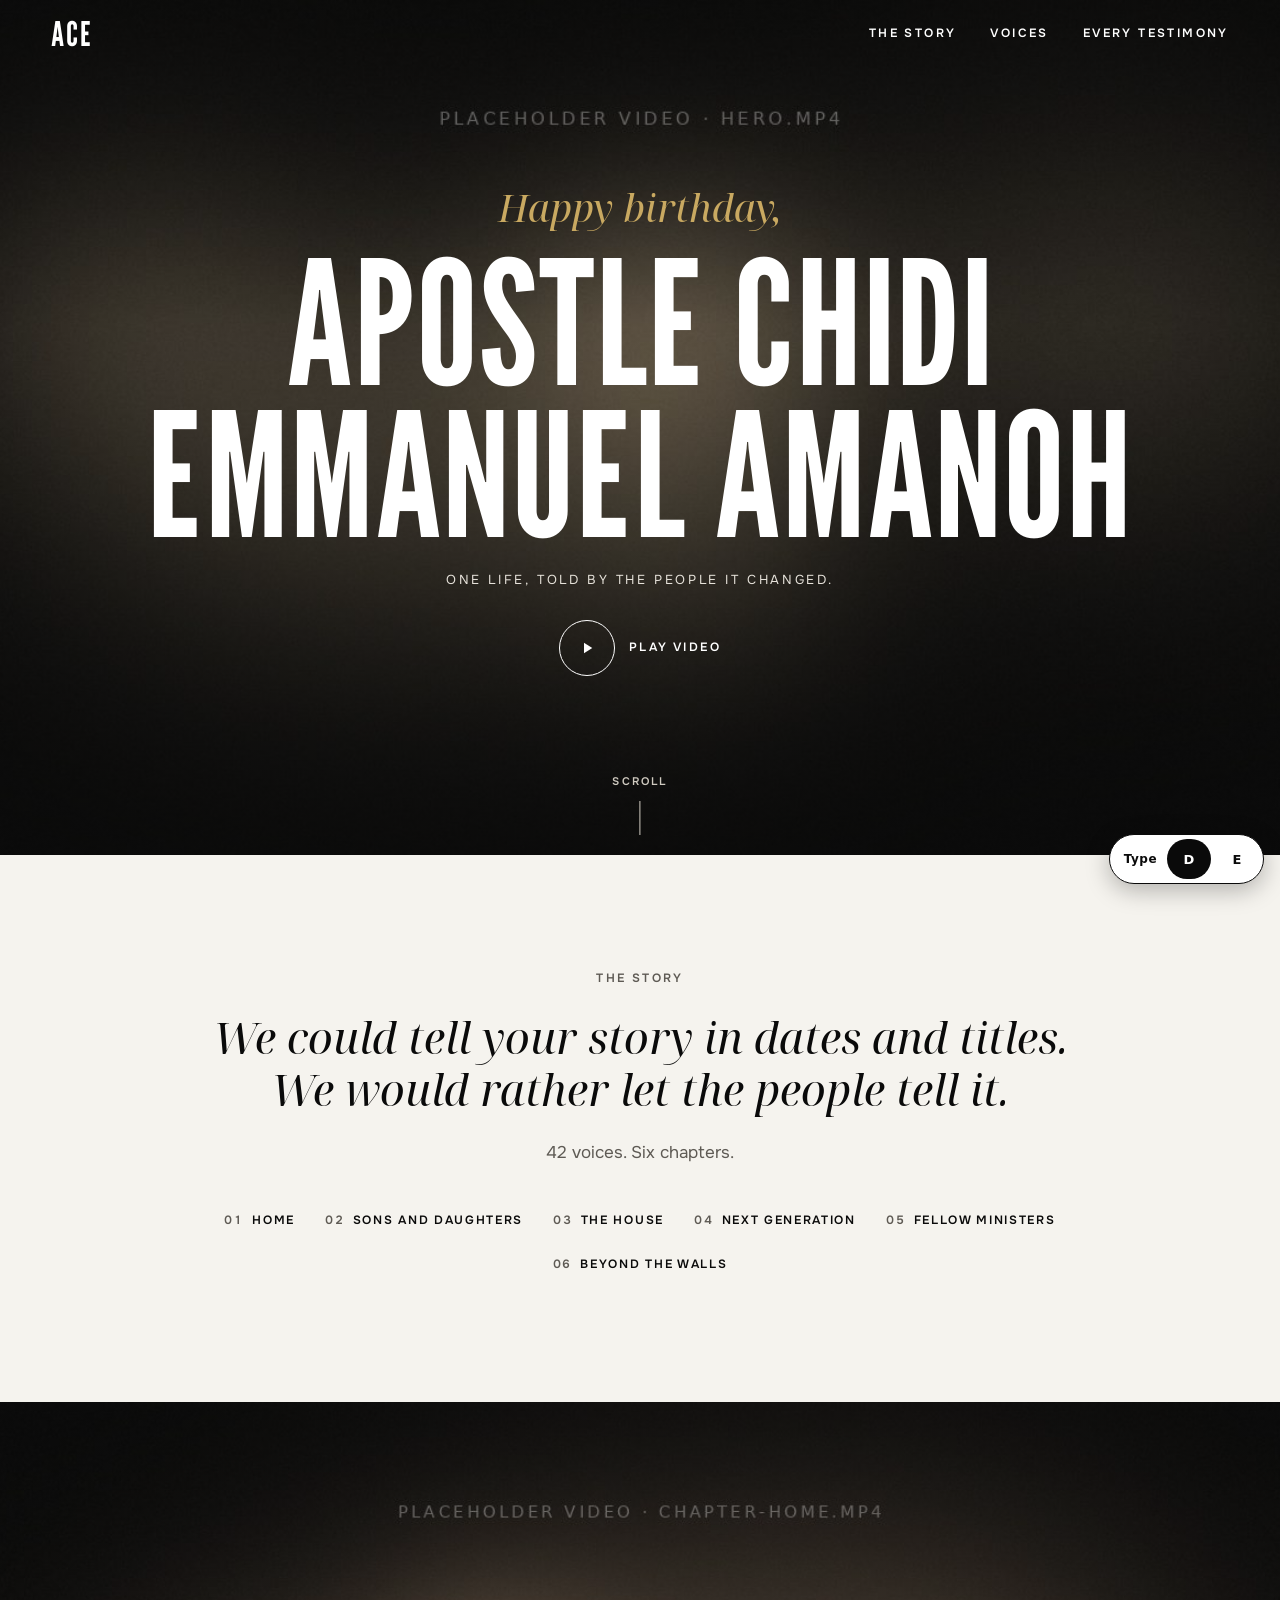
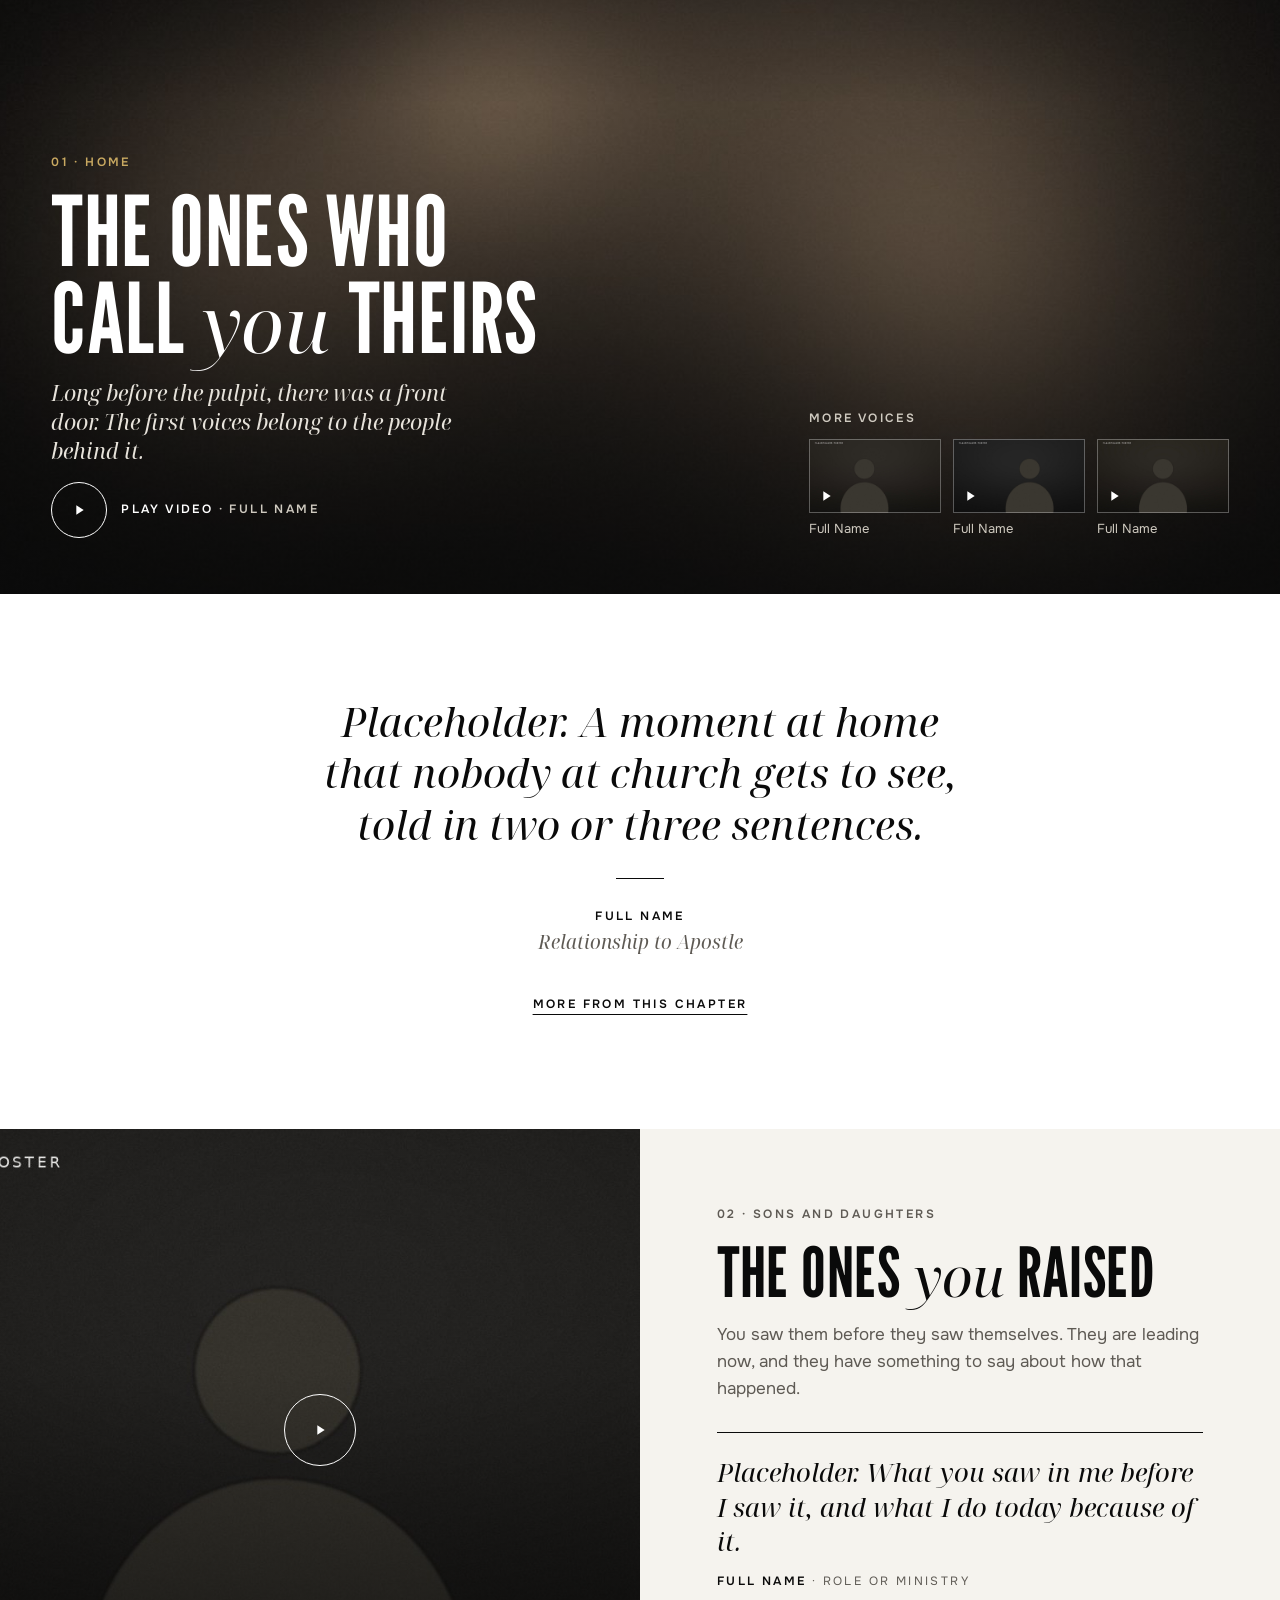
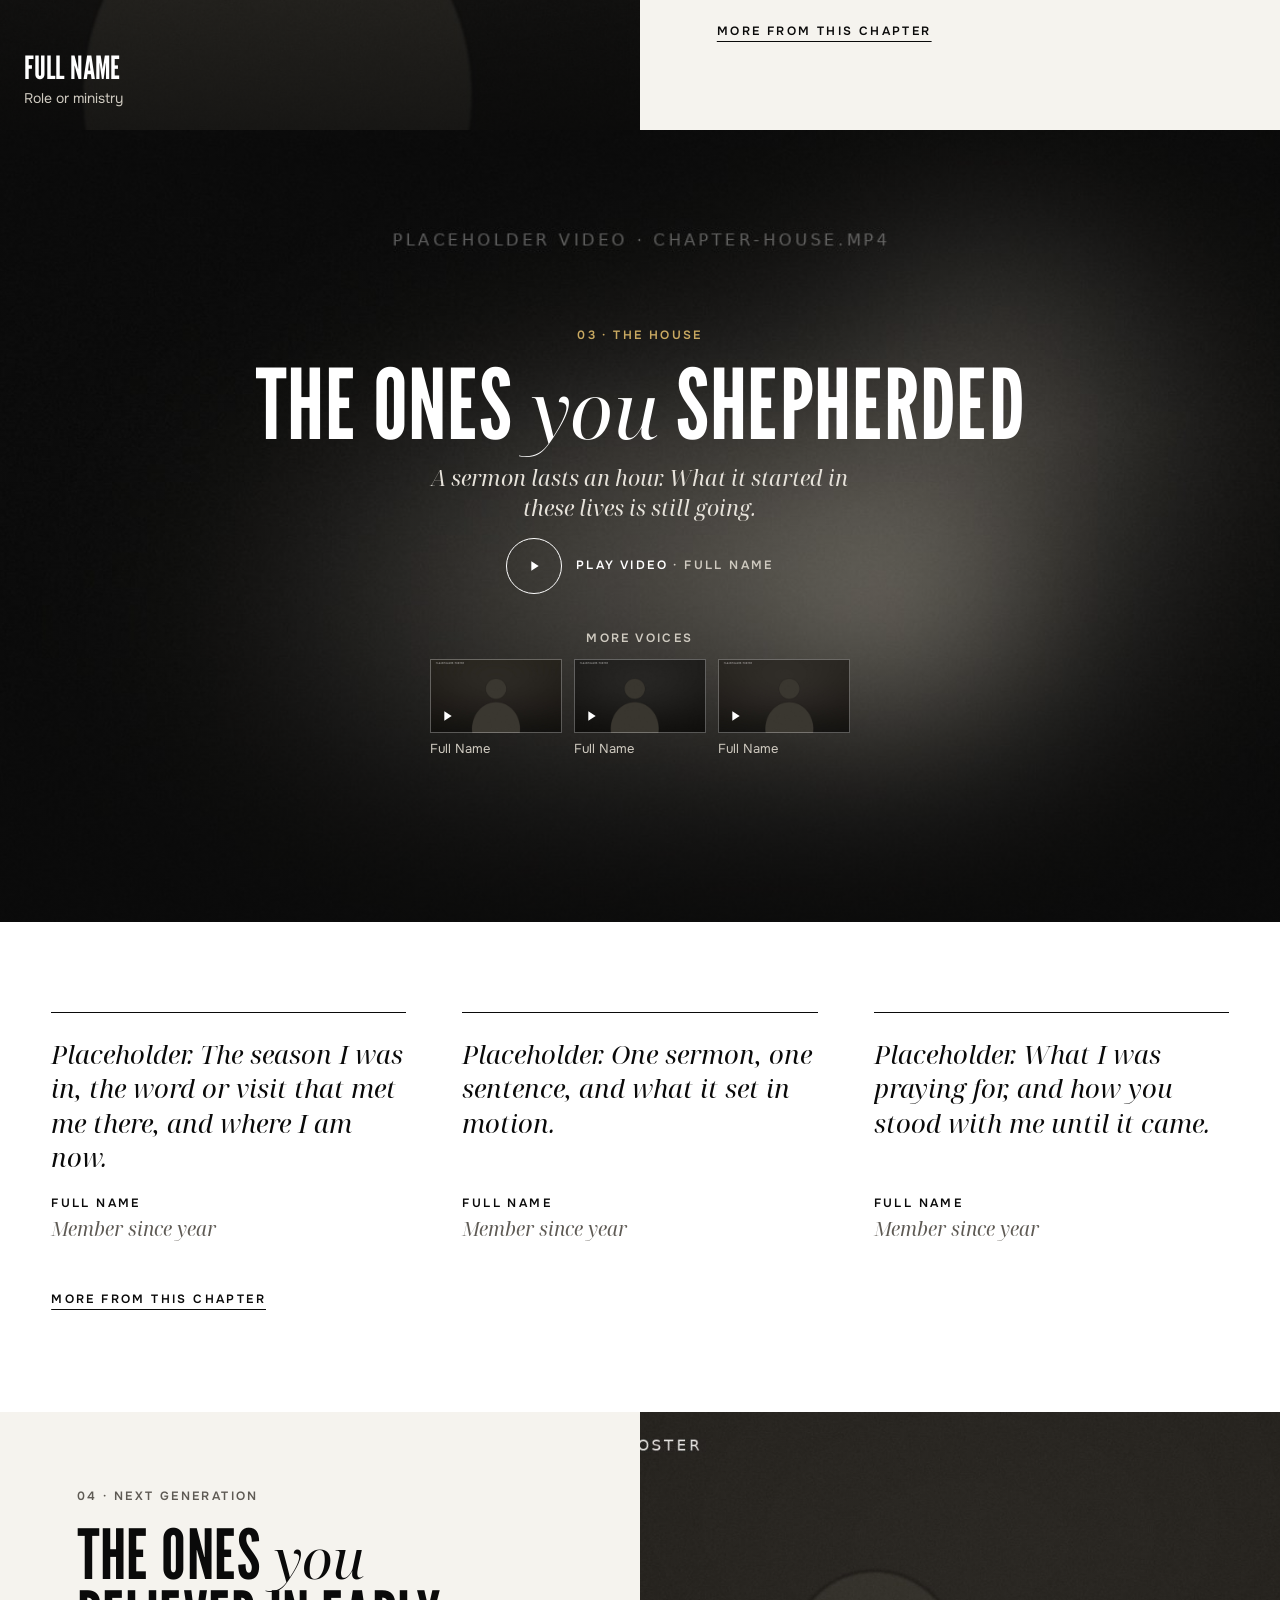
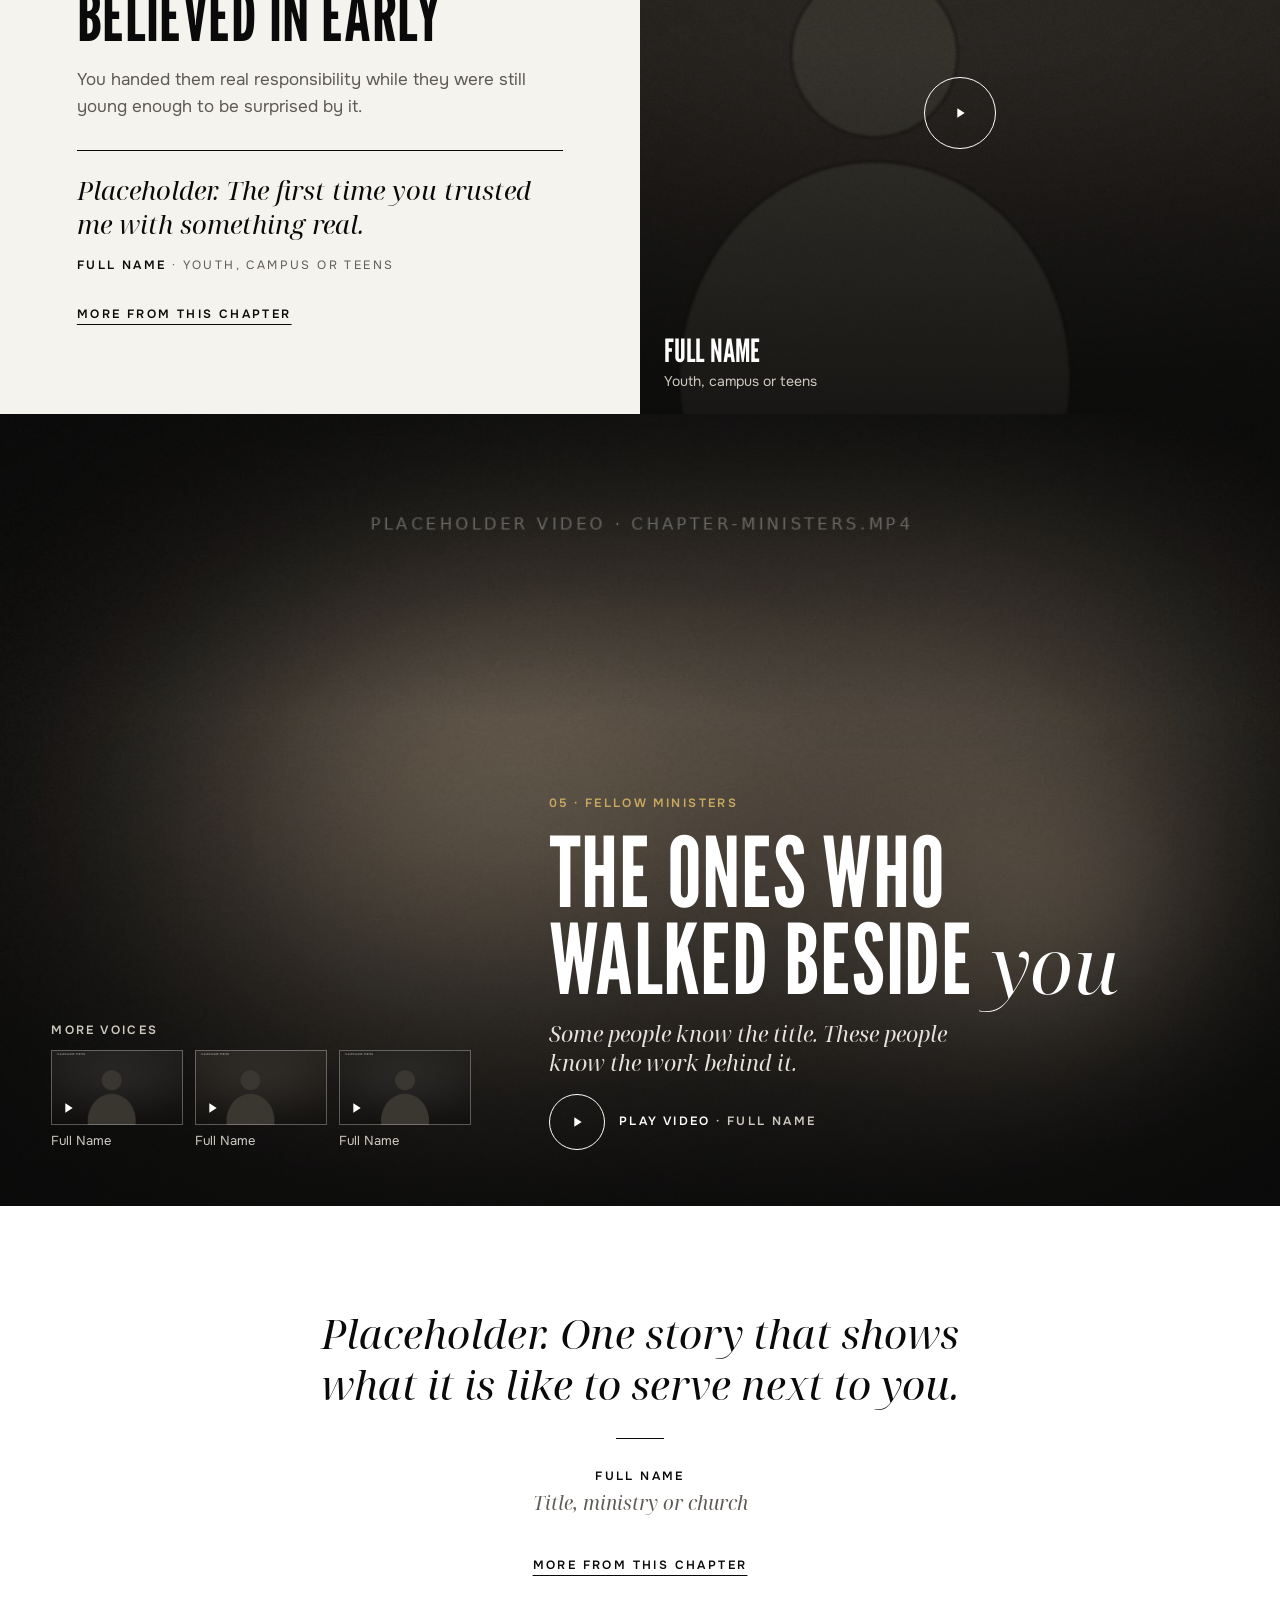
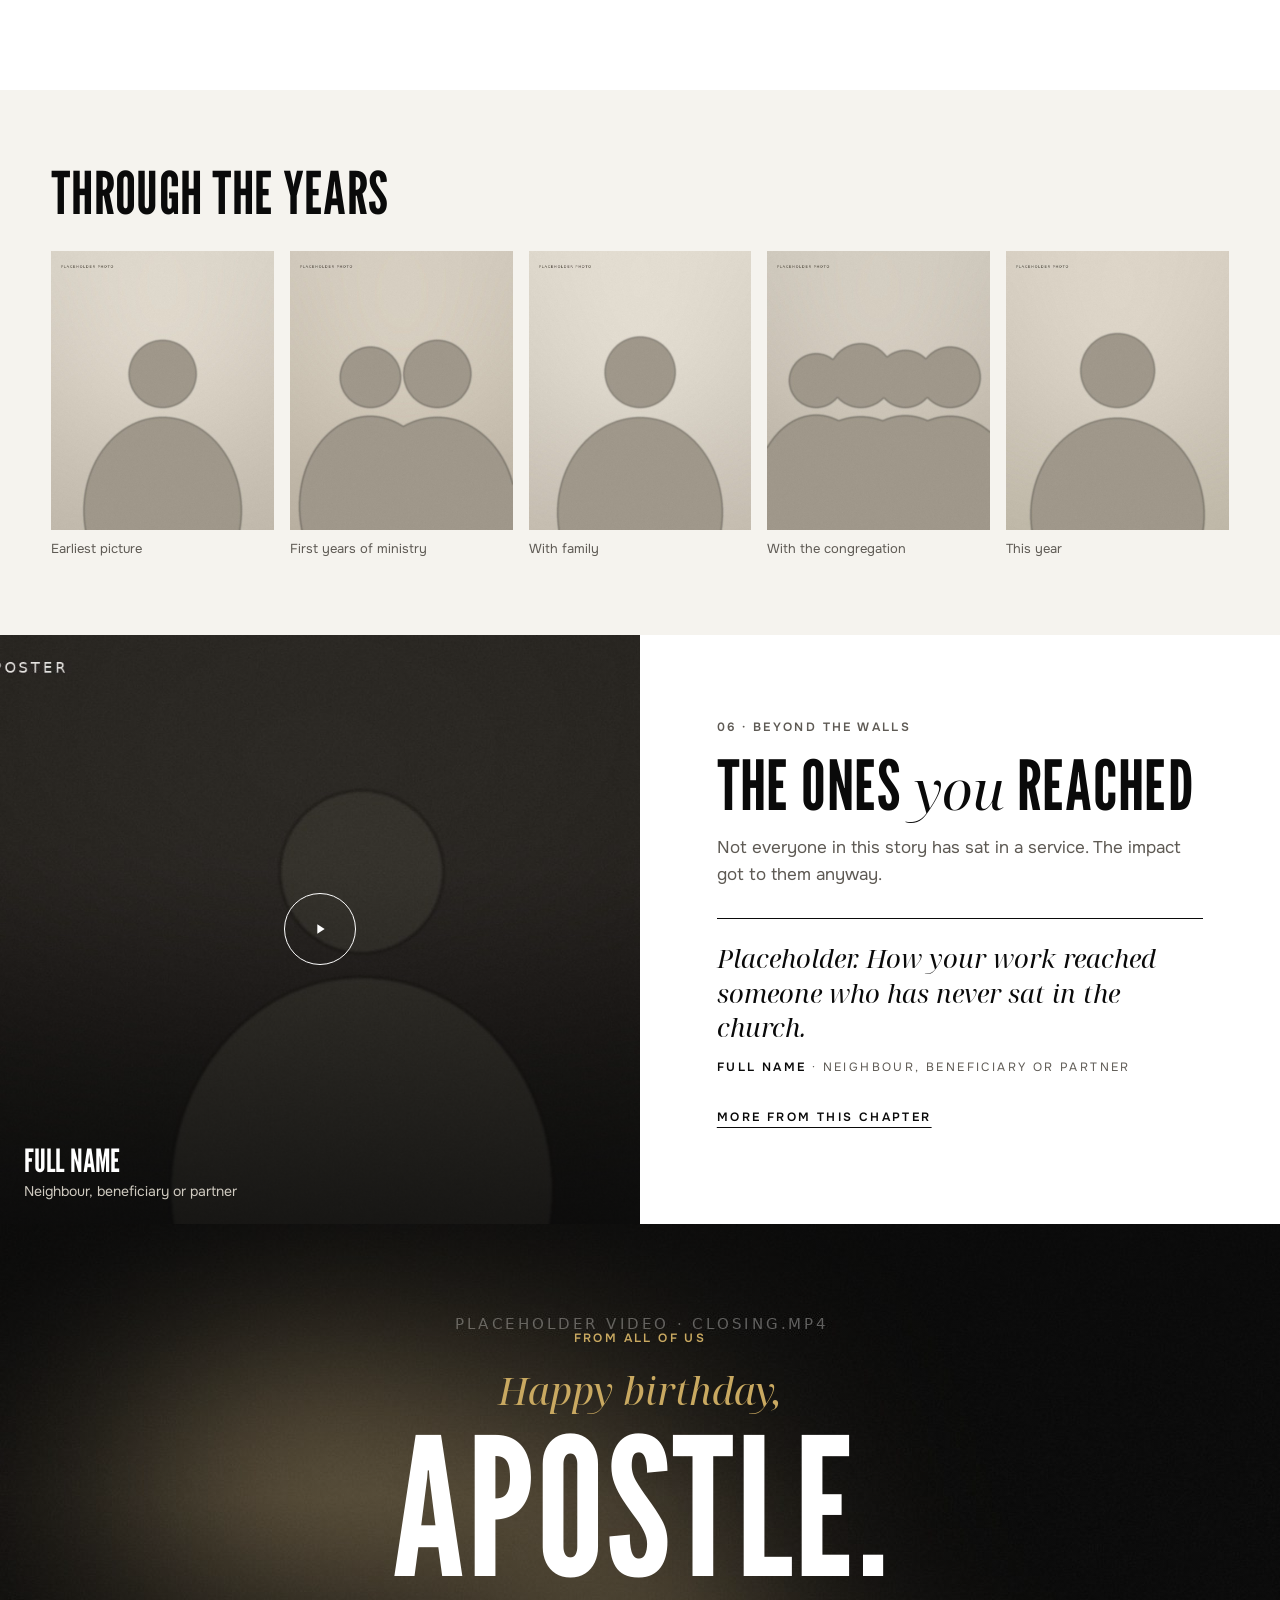
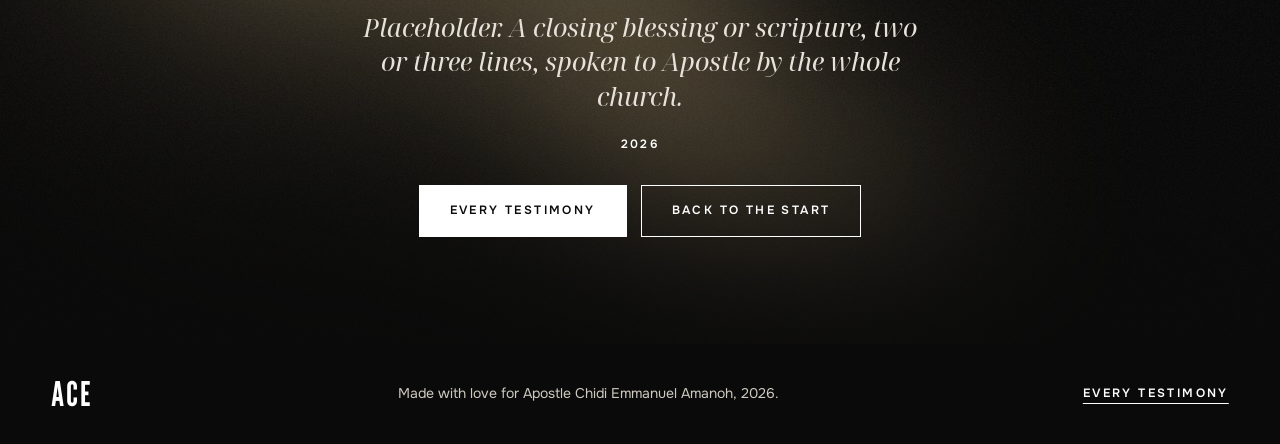
==== index.html @ 526bfc8c "first commit" ====
<!doctype html>
<html lang="en" data-type="d">
<head>
<meta charset="utf-8">
<meta name="viewport" content="width=device-width, initial-scale=1, viewport-fit=cover">
<title>Apostle Chidi Emmanuel Amanoh</title>
<meta name="description" content="A birthday tribute to Apostle Chidi Emmanuel Amanoh, told by the people his life has changed.">
<meta name="theme-color" content="#0A0A0A">
<meta property="og:type" content="website">
<meta property="og:title" content="Happy birthday, Apostle Chidi Emmanuel Amanoh">
<meta property="og:description" content="One life, told by the people it changed.">
<link rel="icon" href="assets/img/favicon.svg" type="image/svg+xml">
<link rel="stylesheet" href="css/fonts.css">
<link rel="stylesheet" href="css/styles.css">
<script src="js/type-review.js"></script>
</head>
<body class="page-home">
<a class="skip" href="#story">Skip to the story</a>

<header class="site-header" data-header>
  <a class="monogram" href="#top" aria-label="Back to the top" data-bind="honoree.initials">ACE</a>
  <nav class="site-nav" aria-label="Site">
    <a href="#story">The story</a>
    <a class="site-nav__mid" href="#chapters">Voices</a>
    <a href="voices.html">Every testimony</a>
  </nav>
</header>

<main>
  <section class="hero" id="top" aria-label="Opening">
    <div class="bg" aria-hidden="true"><video data-media="hero" muted loop playsinline preload="auto" tabindex="-1"></video></div>
    <div class="hero__inner">
      <p class="hero__eyebrow"><span class="hero__greeting" data-bind="occasion.greeting">Happy birthday</span><span class="hero__date" data-optional data-bind="occasion.date"></span></p>
      <h1 class="hero__name" data-name-lines><span class="t-lead">Apostle Chidi</span> <span class="t-key">Emmanuel Amanoh</span></h1>
      <p class="hero__line" data-bind="hero.line">One life, told by the people it changed.</p>
      <button class="play" type="button" data-play-film>
        <span class="play__ring" aria-hidden="true"><svg viewBox="0 0 24 24" width="18" height="18" fill="currentColor"><path d="M8 5v14l11-7z"></path></svg></span>
        <span>Play video</span>
      </button>
    </div>
    <a class="hero__scroll" href="#story"><span>Scroll</span><span class="hero__scroll-line" aria-hidden="true"></span></a>
  </section>

  <section class="story" id="story">
    <div class="story__inner">
      <p class="eyebrow">The story</p>
      <h2 class="story__heading" data-bind="story.heading">We could tell your story in dates and titles. We would rather let the people tell it.</h2>
      <p class="story__meta" data-story-meta></p>
      <nav class="story__index" aria-label="Chapters" data-chapter-index></nav>
    </div>
  </section>

  <noscript><p class="noscript">This tribute needs JavaScript to show its videos and testimonies. Please turn it on and reload.</p></noscript>

  <!-- Each block below is filled from js/content.js. Order here is the order on the page. -->
  <div id="chapters">
    <div class="chapter" data-chapter="home"></div>
    <div class="chapter" data-chapter="raised"></div>
    <div class="chapter" data-chapter="house"></div>
    <div class="chapter" data-chapter="next"></div>
    <div class="chapter" data-chapter="ministers"></div>
    <section class="years" data-years aria-label="Photographs through the years"></section>
    <div class="chapter" data-chapter="beyond"></div>
  </div>

  <section class="closing" id="closing">
    <div class="bg" aria-hidden="true"><video data-media="closing" muted loop playsinline preload="none" tabindex="-1"></video></div>
    <div class="closing__inner">
      <p class="eyebrow eyebrow--gold" data-bind="closing.label">From all of us</p>
      <h2 class="closing__heading" data-title="closing.heading"><span class="t-lead">Happy birthday,</span> <span class="t-key">Apostle.</span></h2>
      <blockquote class="closing__blessing" data-bind="closing.blessing"></blockquote>
      <p class="eyebrow eyebrow--white" data-signoff></p>
      <div class="actions">
        <a class="btn btn--solid" href="voices.html">Every testimony</a>
        <a class="btn btn--ghost" href="#top">Back to the start</a>
      </div>
    </div>
  </section>
</main>

<footer class="site-footer">
  <div class="site-footer__inner">
    <span class="monogram" data-bind="honoree.initials">ACE</span>
    <p>Made with love for <span data-bind="honoree.name">Apostle Chidi Emmanuel Amanoh</span>, <span data-bind="occasion.year">2026</span>.</p>
    <a class="link" href="voices.html">Every testimony</a>
  </div>
</footer>

<script src="js/content.js"></script>
<script src="js/main.js"></script>
</body>
</html>
---- css/fonts.css ----
/* Self-hosted variable fonts (SIL Open Font License). Subsets: Latin, Latin Extended, Vietnamese (covers Igbo and Yoruba dot-below letters).
   Type D uses League Gothic, Noto Serif Display (italic) and Onest. Type E uses Archivo. */
@font-face{font-family:'League Gothic';font-style:normal;font-weight:400;font-stretch:75% 100%;font-display:swap;src:url('../assets/fonts/league-gothic-vietnamese-wdth-normal.woff2') format('woff2');unicode-range:U+0102-0103,U+0110-0111,U+0128-0129,U+0168-0169,U+01A0-01A1,U+01AF-01B0,U+0300-0301,U+0303-0304,U+0308-0309,U+0323,U+0329,U+1EA0-1EF9,U+20AB}
@font-face{font-family:'League Gothic';font-style:normal;font-weight:400;font-stretch:75% 100%;font-display:swap;src:url('../assets/fonts/league-gothic-latin-ext-wdth-normal.woff2') format('woff2');unicode-range:U+0100-02BA,U+02BD-02C5,U+02C7-02CC,U+02CE-02D7,U+02DD-02FF,U+0304,U+0308,U+0329,U+1D00-1DBF,U+1E00-1E9F,U+1EF2-1EFF,U+2020,U+20A0-20AB,U+20AD-20C0,U+2113,U+2C60-2C7F,U+A720-A7FF}
@font-face{font-family:'League Gothic';font-style:normal;font-weight:400;font-stretch:75% 100%;font-display:swap;src:url('../assets/fonts/league-gothic-latin-wdth-normal.woff2') format('woff2');unicode-range:U+0000-00FF,U+0131,U+0152-0153,U+02BB-02BC,U+02C6,U+02DA,U+02DC,U+0304,U+0308,U+0329,U+2000-206F,U+20AC,U+2122,U+2191,U+2193,U+2212,U+2215,U+FEFF,U+FFFD}
@font-face{font-family:'Noto Serif Display';font-style:italic;font-weight:100 900;font-display:swap;src:url('../assets/fonts/noto-serif-display-vietnamese-wght-italic.woff2') format('woff2');unicode-range:U+0102-0103,U+0110-0111,U+0128-0129,U+0168-0169,U+01A0-01A1,U+01AF-01B0,U+0300-0301,U+0303-0304,U+0308-0309,U+0323,U+0329,U+1EA0-1EF9,U+20AB}
@font-face{font-family:'Noto Serif Display';font-style:italic;font-weight:100 900;font-display:swap;src:url('../assets/fonts/noto-serif-display-latin-ext-wght-italic.woff2') format('woff2');unicode-range:U+0100-02BA,U+02BD-02C5,U+02C7-02CC,U+02CE-02D7,U+02DD-02FF,U+0304,U+0308,U+0329,U+1D00-1DBF,U+1E00-1E9F,U+1EF2-1EFF,U+2020,U+20A0-20AB,U+20AD-20C0,U+2113,U+2C60-2C7F,U+A720-A7FF}
@font-face{font-family:'Noto Serif Display';font-style:italic;font-weight:100 900;font-display:swap;src:url('../assets/fonts/noto-serif-display-latin-wght-italic.woff2') format('woff2');unicode-range:U+0000-00FF,U+0131,U+0152-0153,U+02BB-02BC,U+02C6,U+02DA,U+02DC,U+0304,U+0308,U+0329,U+2000-206F,U+20AC,U+2122,U+2191,U+2193,U+2212,U+2215,U+FEFF,U+FFFD}
@font-face{font-family:'Onest';font-style:normal;font-weight:100 900;font-display:swap;src:url('../assets/fonts/onest-vietnamese-wght-normal.woff2') format('woff2');unicode-range:U+0102-0103,U+0110-0111,U+0128-0129,U+0168-0169,U+01A0-01A1,U+01AF-01B0,U+0300-0301,U+0303-0304,U+0308-0309,U+0323,U+0329,U+1EA0-1EF9,U+20AB}
@font-face{font-family:'Onest';font-style:normal;font-weight:100 900;font-display:swap;src:url('../assets/fonts/onest-latin-ext-wght-normal.woff2') format('woff2');unicode-range:U+0100-02BA,U+02BD-02C5,U+02C7-02CC,U+02CE-02D7,U+02DD-02FF,U+0304,U+0308,U+0329,U+1D00-1DBF,U+1E00-1E9F,U+1EF2-1EFF,U+2020,U+20A0-20AB,U+20AD-20C0,U+2113,U+2C60-2C7F,U+A720-A7FF}
@font-face{font-family:'Onest';font-style:normal;font-weight:100 900;font-display:swap;src:url('../assets/fonts/onest-latin-wght-normal.woff2') format('woff2');unicode-range:U+0000-00FF,U+0131,U+0152-0153,U+02BB-02BC,U+02C6,U+02DA,U+02DC,U+0304,U+0308,U+0329,U+2000-206F,U+20AC,U+2122,U+2191,U+2193,U+2212,U+2215,U+FEFF,U+FFFD}
@font-face{font-family:'Archivo';font-style:normal;font-weight:100 900;font-stretch:62% 125%;font-display:swap;src:url('../assets/fonts/archivo-vietnamese-standard-normal.woff2') format('woff2');unicode-range:U+0102-0103,U+0110-0111,U+0128-0129,U+0168-0169,U+01A0-01A1,U+01AF-01B0,U+0300-0301,U+0303-0304,U+0308-0309,U+0323,U+0329,U+1EA0-1EF9,U+20AB}
@font-face{font-family:'Archivo';font-style:normal;font-weight:100 900;font-stretch:62% 125%;font-display:swap;src:url('../assets/fonts/archivo-latin-ext-standard-normal.woff2') format('woff2');unicode-range:U+0100-02BA,U+02BD-02C5,U+02C7-02CC,U+02CE-02D7,U+02DD-02FF,U+0304,U+0308,U+0329,U+1D00-1DBF,U+1E00-1E9F,U+1EF2-1EFF,U+2020,U+20A0-20AB,U+20AD-20C0,U+2113,U+2C60-2C7F,U+A720-A7FF}
@font-face{font-family:'Archivo';font-style:normal;font-weight:100 900;font-stretch:62% 125%;font-display:swap;src:url('../assets/fonts/archivo-latin-standard-normal.woff2') format('woff2');unicode-range:U+0000-00FF,U+0131,U+0152-0153,U+02BB-02BC,U+02C6,U+02DA,U+02DC,U+0304,U+0308,U+0329,U+2000-206F,U+20AC,U+2122,U+2191,U+2193,U+2212,U+2215,U+FEFF,U+FFFD}
@font-face{font-family:'Archivo';font-style:italic;font-weight:100 900;font-stretch:62% 125%;font-display:swap;src:url('../assets/fonts/archivo-vietnamese-standard-italic.woff2') format('woff2');unicode-range:U+0102-0103,U+0110-0111,U+0128-0129,U+0168-0169,U+01A0-01A1,U+01AF-01B0,U+0300-0301,U+0303-0304,U+0308-0309,U+0323,U+0329,U+1EA0-1EF9,U+20AB}
@font-face{font-family:'Archivo';font-style:italic;font-weight:100 900;font-stretch:62% 125%;font-display:swap;src:url('../assets/fonts/archivo-latin-ext-standard-italic.woff2') format('woff2');unicode-range:U+0100-02BA,U+02BD-02C5,U+02C7-02CC,U+02CE-02D7,U+02DD-02FF,U+0304,U+0308,U+0329,U+1D00-1DBF,U+1E00-1E9F,U+1EF2-1EFF,U+2020,U+20A0-20AB,U+20AD-20C0,U+2113,U+2C60-2C7F,U+A720-A7FF}
@font-face{font-family:'Archivo';font-style:italic;font-weight:100 900;font-stretch:62% 125%;font-display:swap;src:url('../assets/fonts/archivo-latin-standard-italic.woff2') format('woff2');unicode-range:U+0000-00FF,U+0131,U+0152-0153,U+02BB-02BC,U+02C6,U+02DA,U+02DC,U+0304,U+0308,U+0329,U+2000-206F,U+20AC,U+2122,U+2191,U+2193,U+2212,U+2215,U+FEFF,U+FFFD}
---- css/styles.css ----
/* Layout: stacked full-bleed video panels, one heading, one line and one action per screen,
   with quiet type-only spreads between them. Single deliberate look: dark panels, paper spreads.

   Two type treatments are in this file while the choice is open. The <html data-type> attribute
   selects one (set by js/type-review.js):
     d  League Gothic names, Noto Serif Display italic as the voice, Onest for the rest  (default)
     e  Archivo throughout, wide light set against narrow heavy */
:root {
  --ink: #0A0A0A;
  --night: #0F0F0F;
  --panel: #161616;
  --paper: #F5F3EE;
  --white: #FFFFFF;
  --stone: #5E5A54;
  --mist: #CFCAC0;
  --pearl: #E6E2DA;
  --gold: #C9A961;

  /* Type D */
  --f-display: 'League Gothic', 'Arial Narrow', Impact, sans-serif;
  --f-voice: 'Noto Serif Display', 'Iowan Old Style', 'Palatino Linotype', Georgia, serif;
  --f-body: 'Onest', 'Helvetica Neue', Arial, system-ui, sans-serif;
  --display-weight: 400;
  --display-stretch: 100%;
  --display-tracking: 0.005em;
  --voice-style: italic;
  --voice-weight: 400;
  --label-stretch: 100%;
  --label-tracking: 0.2em;
  --hero-size: clamp(3.6rem, 13.5vw, 12rem);
  --panel-title: clamp(3.1rem, 7.6vw, 7rem);
  --split-title: clamp(2.9rem, 5.4vw, 5.25rem);
  --closing-title: clamp(4.5rem, 15vw, 13rem);
  --voices-title: clamp(3.75rem, 10vw, 9rem);
  --name-size: 2rem;
  --quote-lg: clamp(1.625rem, 3.2vw, 2.75rem);
  --quote-md: 1.625rem;

  --gutter: clamp(20px, 4vw, 56px);
  --max: 1200px;
  --ease: cubic-bezier(0.2, 0.7, 0.2, 1);
  color-scheme: light;
}

:root[data-type="e"] {
  --f-display: 'Archivo', 'Arial Narrow', Arial, sans-serif;
  --f-voice: 'Archivo', 'Helvetica Neue', Arial, sans-serif;
  --f-body: 'Archivo', 'Helvetica Neue', Arial, system-ui, sans-serif;
  --display-weight: 800;
  --display-stretch: 62%;
  --display-tracking: 0;
  --voice-style: normal;
  --voice-weight: 400;
  --label-stretch: 125%;
  --label-tracking: 0.12em;
  --hero-size: clamp(2.6rem, 10vw, 9rem);
  --panel-title: clamp(3rem, 6.6vw, 6.25rem);
  --split-title: clamp(2.75rem, 5vw, 4.75rem);
  --closing-title: clamp(3.75rem, 12vw, 11rem);
  --voices-title: clamp(3.25rem, 9vw, 8rem);
  --name-size: 1.625rem;
  --quote-lg: clamp(1.5rem, 2.6vw, 2.25rem);
  --quote-md: 1.3125rem;
}

*, *::before, *::after { box-sizing: border-box; }
[hidden] { display: none !important; }

html { -webkit-text-size-adjust: 100%; scroll-behavior: smooth; }
body {
  margin: 0;
  background: var(--paper);
  color: var(--ink);
  font-family: var(--f-body);
  font-size: 1.0625rem;
  line-height: 1.6;
  -webkit-font-smoothing: antialiased;
  overflow-x: clip;
}
html.is-locked { overflow: hidden; }

h1, h2, p, figure, blockquote { margin: 0; }
img, video { display: block; max-width: 100%; }
a { color: inherit; }
button { font: inherit; color: inherit; }
:focus-visible { outline: 2px solid var(--gold); outline-offset: 3px; }

.skip {
  position: absolute; left: 16px; top: -80px; z-index: 50;
  padding: 12px 16px; background: var(--white); color: var(--ink);
}
.skip:focus { top: 16px; }

/* ---------- Type roles ---------- */

/* Display: names and headings */
.display, .hero__name, .closing__heading, .voices-hero__title, .years__heading, .media__name, .player__name, .monogram {
  font-family: var(--f-display); font-weight: var(--display-weight); font-stretch: var(--display-stretch);
  letter-spacing: var(--display-tracking); line-height: 0.9; text-transform: uppercase;
}
.display { text-wrap: balance; }

/* Voice: testimonies, in the words of the people */
.quote blockquote, .card--text blockquote, .story__heading {
  font-family: var(--f-voice); font-style: var(--voice-style); font-weight: var(--voice-weight);
}

/* Aside: short supporting lines */
.panel__intro, .closing__blessing, .voices-hero__line, .quote__role {
  font-family: var(--f-voice); font-style: italic; font-weight: 400;
}

/* Label: small spaced capitals */
.eyebrow, .link, .btn, .play, .site-nav a, .story__index a, .tab, .chip, .quote__name, .card__chapter,
.hero__scroll, .hero__line, .quote--inline figcaption {
  font-family: var(--f-body); font-stretch: var(--label-stretch);
  font-weight: 600; letter-spacing: var(--label-tracking); text-transform: uppercase;
}

/* Titles are written as "lead | key" with *accent* words (see js/content.js). */
.display em, .hero__name em, .closing__heading em, .voices-hero__title em, .voices-hero__title .t-lead {
  font-family: var(--f-voice); font-style: italic; font-weight: 400; font-stretch: 100%;
  font-size: 0.78em; letter-spacing: 0; text-transform: none; padding-inline: 0.03em;
}
.closing__heading .t-lead {
  display: block; margin-bottom: 0.32em;
  font-family: var(--f-voice); font-style: italic; font-weight: 400; font-stretch: 100%;
  font-size: max(0.2em, 1.5rem); line-height: 1.1; letter-spacing: 0; text-transform: none; color: var(--gold);
}

:root[data-type="e"] :is(.display, .hero__name, .closing__heading, .voices-hero__title) em {
  font: inherit; letter-spacing: inherit; text-transform: inherit; padding: 0;
}
:root[data-type="e"] .t-key { display: block; }
:root[data-type="e"] :is(.display, .hero__name, .closing__heading, .voices-hero__title) .t-lead {
  display: block; margin-bottom: 0.3em;
  font-family: var(--f-display); font-style: normal; font-weight: 300; font-stretch: 125%;
  font-size: max(0.25em, 0.8125rem); line-height: 1.3; letter-spacing: 0.08em; text-transform: uppercase;
  color: inherit; padding: 0;
}
:root[data-type="e"] :is(.hero__name, .closing__heading, .voices-hero__title) .t-lead {
  font-size: max(0.4em, 1rem); margin-bottom: 0.12em; letter-spacing: 0.06em;
}
:root[data-type="e"] .story__heading { font-weight: 500; letter-spacing: -0.01em; }

/* ---------- Shared pieces ---------- */
.eyebrow { font-size: 0.75rem; line-height: 1.4; color: var(--stone); }
.eyebrow--gold { color: var(--gold); }
.eyebrow--mist { color: var(--mist); }
.eyebrow--white { color: var(--white); }

.link {
  display: inline-flex; align-items: center; min-height: 44px; padding: 0;
  background: none; border: 0; cursor: pointer; font-size: 0.75rem;
  text-decoration: underline; text-decoration-thickness: 1px; text-underline-offset: 6px;
}
.link:hover { text-decoration-thickness: 2px; }

.btn {
  display: inline-flex; align-items: center; justify-content: center;
  min-height: 52px; padding: 0 30px; border: 1px solid var(--white);
  font-size: 0.75rem; text-decoration: none; transition: background-color 0.25s, color 0.25s;
}
.btn--solid { background: var(--white); color: var(--ink); }
.btn--solid:hover { background: transparent; color: var(--white); }
.btn--ghost { color: var(--white); }
.btn--ghost:hover { background: var(--white); color: var(--ink); }

.play {
  display: inline-flex; align-items: center; gap: 14px; min-height: 56px; padding: 0;
  background: none; border: 0; cursor: pointer; text-align: left; font-size: 0.75rem;
}
.play__ring {
  flex: none; display: grid; place-items: center; width: 56px; height: 56px;
  border: 1px solid currentColor; border-radius: 50%;
  transition: background-color 0.25s, color 0.25s;
}
.play:hover .play__ring, .media:hover .play__ring { background: var(--white); color: var(--ink); border-color: var(--white); }
.play__who { color: var(--mist); }

/* ---------- Header ---------- */
.site-header {
  position: fixed; top: 0; left: 0; right: 0; z-index: 20;
  display: flex; align-items: center; justify-content: space-between; gap: 16px;
  padding: calc(12px + env(safe-area-inset-top, 0px)) var(--gutter) 12px;
  color: var(--white); transition: background-color 0.3s;
}
.site-header.is-solid { background: rgba(10, 10, 10, 0.94); }
.site-header--static { position: relative; }

.monogram {
  display: inline-flex; align-items: center; min-height: 44px;
  font-size: 2.125rem; line-height: 1; letter-spacing: 0.06em; text-decoration: none; color: var(--white);
}
:root[data-type="e"] .monogram { font-size: 1.125rem; font-weight: 700; font-stretch: 125%; letter-spacing: 0.2em; }

.site-nav { display: flex; align-items: center; gap: clamp(14px, 3vw, 34px); }
.site-nav a {
  display: inline-flex; align-items: center; gap: 10px; min-height: 44px;
  font-size: 0.75rem; text-decoration: none; text-underline-offset: 8px;
}
.site-nav a:hover { text-decoration: underline; text-decoration-thickness: 1px; }
@media (max-width: 560px) {
  .site-nav__mid { display: none !important; }
  .site-nav a { font-size: 0.6875rem; letter-spacing: 0.1em; }
}

/* ---------- Background video ---------- */
.bg { position: absolute; inset: 0; overflow: hidden; background: var(--night); }
.bg video, .bg img { position: absolute; inset: 0; width: 100%; height: 100%; object-fit: cover; }
.bg::after {
  content: ''; position: absolute; inset: 0;
  background: linear-gradient(180deg, rgba(10, 10, 10, 0.55) 0%, rgba(10, 10, 10, 0.2) 38%, rgba(10, 10, 10, 0.74) 100%);
}

/* ---------- Hero ---------- */
.hero {
  position: relative; overflow: hidden;
  display: flex; flex-direction: column; align-items: center; justify-content: center;
  min-height: max(560px, 95vh);
  min-height: max(560px, 95svh);
  padding: 120px var(--gutter) 112px;
  background: var(--night); color: var(--white); text-align: center;
}
.hero__inner {
  position: relative; display: flex; flex-direction: column; align-items: center; gap: 20px;
  max-width: 100%;
}
.hero__eyebrow { display: flex; flex-direction: column-reverse; align-items: center; gap: 10px; color: var(--gold); }
.hero__greeting { font-family: var(--f-voice); font-style: italic; font-weight: 400; line-height: 1; font-size: clamp(1.6rem, 3vw, 2.75rem); }
.hero__greeting::after { content: ','; }
.hero__date { font-size: 0.75rem; font-weight: 600; letter-spacing: var(--label-tracking); text-transform: uppercase; }
.hero__name { font-size: var(--hero-size); line-height: 0.88; }
.hero__name span { display: block; white-space: nowrap; }
.hero__line { font-size: 0.8125rem; font-weight: 400; line-height: 1.5; color: var(--pearl); text-wrap: balance; }
.hero .play { margin-top: 10px; }

:root[data-type="e"] .hero__eyebrow { flex-direction: row; gap: 0.7em; }
:root[data-type="e"] .hero__greeting {
  font-family: var(--f-body); font-style: normal; font-weight: 600; font-stretch: 125%;
  font-size: 0.75rem; letter-spacing: var(--label-tracking); text-transform: uppercase;
}
:root[data-type="e"] .hero__greeting::after { content: none; }
:root[data-type="e"] .hero__date { font-stretch: 125%; }
:root[data-type="e"] .hero__date::before { content: '\00B7'; margin-right: 0.7em; }
:root[data-type="e"] .hero__line {
  font-stretch: 100%; font-style: italic; font-weight: 400; letter-spacing: 0; text-transform: none;
  font-size: clamp(1.0625rem, 1.6vw, 1.3125rem);
}

.hero__scroll {
  position: absolute; left: 50%; bottom: 20px; transform: translateX(-50%);
  display: flex; flex-direction: column; align-items: center; gap: 10px; min-height: 44px;
  font-size: 0.6875rem; text-decoration: none; color: var(--mist);
}
.hero__scroll-line { width: 1px; height: 34px; background: currentColor; transform-origin: top; }

@media (prefers-reduced-motion: no-preference) {
  .hero__inner > * { animation: rise 0.9s var(--ease) both; }
  .hero__inner > :nth-child(2) { animation-delay: 0.12s; }
  .hero__inner > :nth-child(3) { animation-delay: 0.26s; }
  .hero__inner > :nth-child(4) { animation-delay: 0.4s; }
  .hero__scroll-line { animation: drip 2.4s ease-in-out infinite; }
  /* Type E: the name settles from wide to narrow as the page opens. */
  :root[data-type="e"] .hero__name .t-key { animation: narrow 1.4s var(--ease) 0.15s both; }
  :root[data-type="e"] .hero__name .t-lead { animation: widen 1.4s var(--ease) 0.15s both; }
}
@keyframes rise { from { opacity: 0; transform: translateY(16px); } }
@keyframes drip { 0%, 100% { transform: scaleY(0.35); } 50% { transform: scaleY(1); } }
@keyframes narrow { from { font-stretch: 86%; } }
@keyframes widen { from { font-stretch: 100%; letter-spacing: 0; } }

/* ---------- Story ---------- */
.story { background: var(--paper); padding-block: clamp(64px, 9vw, 128px); padding-inline: var(--gutter); text-align: center; }
.story__inner { max-width: 900px; margin-inline: auto; display: flex; flex-direction: column; align-items: center; gap: 24px; }
.story__heading { line-height: 1.2; text-wrap: balance; font-size: clamp(1.75rem, 3.4vw, 2.875rem); }
.story__meta { color: var(--stone); }
.story__index { display: flex; flex-wrap: wrap; justify-content: center; gap: 0 30px; margin-top: 8px; }
.story__index a {
  display: inline-flex; align-items: center; gap: 0.7em; min-height: 44px;
  font-size: 0.75rem; letter-spacing: 0.14em; text-decoration: none; text-underline-offset: 6px;
}
.story__index a:hover { text-decoration: underline; text-decoration-thickness: 1px; }
.story__index .num { color: var(--stone); font-variant-numeric: tabular-nums; }

/* ---------- Chapters ---------- */
.chapter { scroll-margin-top: 68px; }

.panel {
  position: relative; overflow: hidden;
  display: flex; flex-direction: column; justify-content: flex-end;
  min-height: clamp(560px, 88vh, 820px);
  min-height: clamp(560px, 88svh, 820px);
  padding: 120px var(--gutter) 56px;
  background: var(--night); color: var(--white);
}
.panel__inner {
  position: relative; width: 100%; max-width: var(--max); margin-inline: auto;
  display: flex; flex-wrap: wrap; align-items: flex-end; justify-content: space-between; gap: 40px 48px;
}
.panel--flip .panel__inner { flex-direction: row-reverse; }
.panel__text { flex: 1 1 420px; min-width: 0; max-width: 680px; display: flex; flex-direction: column; align-items: flex-start; gap: 16px; }
.panel__text .display { font-size: var(--panel-title); }
.panel__intro { line-height: 1.35; color: var(--pearl); max-width: 36ch; font-size: clamp(1.1875rem, 1.7vw, 1.5rem); }
:root[data-type="e"] .panel__intro { font-size: clamp(1.0625rem, 1.4vw, 1.25rem); line-height: 1.45; }
.panel__more { flex: 0 1 420px; min-width: 0; display: flex; flex-direction: column; gap: 12px; }
.thumbs { display: grid; grid-template-columns: repeat(3, minmax(0, 132px)); gap: 12px; }
.thumb {
  display: flex; flex-direction: column; gap: 8px; min-width: 0; padding: 0;
  background: none; border: 0; cursor: pointer; text-align: left; color: var(--white);
}
.thumb__img { position: relative; display: block; aspect-ratio: 16 / 9; overflow: hidden; background: var(--panel); }
.thumb__img::after { content: ''; position: absolute; inset: 0; border: 1px solid rgba(255, 255, 255, 0.3); }
.thumb__img img { width: 100%; height: 100%; object-fit: cover; transition: transform 0.6s var(--ease); }
.thumb:hover .thumb__img img { transform: scale(1.07); }
.thumb__img svg { position: absolute; left: 9px; bottom: 9px; z-index: 1; }
.thumb__name { font-size: 0.8125rem; line-height: 1.3; color: var(--mist); overflow-wrap: anywhere; }

.panel--center { justify-content: center; padding-bottom: 88px; }
.panel--center .panel__inner { flex-direction: column; align-items: center; text-align: center; gap: 36px; }
.panel--center .panel__text { flex: none; max-width: 900px; align-items: center; }
.panel--center .panel__more { flex: none; align-items: center; }

/* Written testimonies */
.quote__who { display: flex; flex-direction: column; gap: 4px; }
.quote__name { font-size: 0.75rem; }
.quote__role { font-size: 1.1875rem; line-height: 1.3; color: var(--stone); }
:root[data-type="e"] .quote__role { font-size: 0.9375rem; }

.spread { background: var(--white); padding-block: clamp(64px, 8vw, 112px); padding-inline: var(--gutter); }
.quote--spread { max-width: 920px; margin-inline: auto; display: flex; flex-direction: column; align-items: center; gap: 28px; text-align: center; }
.quote--spread blockquote { line-height: 1.25; text-wrap: balance; font-size: var(--quote-lg); }
.quote__rule { width: 48px; height: 1px; background: var(--ink); }

.row { background: var(--white); padding-block: clamp(56px, 7vw, 96px); padding-inline: var(--gutter); }
.row__inner { max-width: var(--max); margin-inline: auto; display: flex; flex-direction: column; gap: 36px; }
.row__grid { display: grid; grid-template-columns: repeat(auto-fit, minmax(240px, 1fr)); gap: 40px 56px; }
.quote--col { padding-top: 24px; border-top: 1px solid var(--ink); display: flex; flex-direction: column; gap: 20px; }
.quote--col blockquote { font-size: var(--quote-md); line-height: 1.32; }
.quote--col .quote__who { margin-top: auto; }

.split { display: flex; flex-wrap: wrap; background: var(--paper); }
.split--flip { flex-direction: row-reverse; }
.years + .chapter .split { background: var(--white); }

.media {
  position: relative; display: block; overflow: hidden; padding: 0; border: 0;
  background: var(--panel); color: var(--white); cursor: pointer; text-align: left;
}
.media > img { position: absolute; inset: 0; width: 100%; height: 100%; object-fit: cover; transition: transform 0.9s var(--ease); }
.media:hover > img { transform: scale(1.03); }
.media::after {
  content: ''; position: absolute; inset: 0;
  background: linear-gradient(180deg, rgba(10, 10, 10, 0.1) 40%, rgba(10, 10, 10, 0.72) 100%);
}
.media .play__ring { position: absolute; z-index: 1; left: 50%; top: 50%; width: 72px; height: 72px; margin: -36px 0 0 -36px; }
.media__caption { position: absolute; z-index: 1; left: 24px; right: 24px; bottom: 22px; display: flex; flex-direction: column; gap: 6px; }
.media__name { font-size: var(--name-size); line-height: 1; }
.media__role { font-size: 0.875rem; line-height: 1.4; color: var(--mist); }

.split__media { flex: 1 1 460px; min-width: 0; min-height: clamp(320px, 46vw, 640px); }
.split__body {
  flex: 1 1 460px; min-width: 0;
  padding: clamp(48px, 6vw, 88px) clamp(20px, 6vw, 88px);
  display: flex; flex-direction: column; justify-content: center; align-items: flex-start; gap: 18px;
}
.split__body .display { font-size: var(--split-title); }
.split__intro { color: var(--stone); max-width: 44ch; }
.quote--inline { align-self: stretch; margin-top: 12px; padding-top: 22px; border-top: 1px solid var(--ink); display: flex; flex-direction: column; gap: 14px; }
.quote--inline blockquote { font-size: var(--quote-md); line-height: 1.32; }
.quote--inline figcaption { font-size: 0.75rem; }
.quote--inline figcaption span { font-weight: 400; color: var(--stone); }

/* ---------- Through the years ---------- */
.years { background: var(--paper); padding-block: clamp(56px, 6vw, 96px); padding-inline: var(--gutter); }
.years__inner { max-width: var(--max); margin-inline: auto; display: flex; flex-direction: column; gap: 32px; }
.years__heading { font-size: clamp(2.5rem, 4.6vw, 4.25rem); }
:root[data-type="e"] .years__heading { font-size: clamp(2.25rem, 4vw, 3.75rem); }
.years__grid { display: grid; grid-template-columns: repeat(auto-fit, minmax(140px, 1fr)); gap: 16px; }
.years figure { display: flex; flex-direction: column; gap: 10px; min-width: 0; }
.years img { width: 100%; height: auto; aspect-ratio: 4 / 5; object-fit: cover; background: #E2DDD3; }
.years figcaption { font-size: 0.8125rem; line-height: 1.4; color: var(--stone); }

/* ---------- Closing ---------- */
.closing {
  position: relative; overflow: hidden;
  display: flex; align-items: center; justify-content: center;
  min-height: clamp(520px, 80vh, 760px);
  min-height: clamp(520px, 80svh, 760px);
  padding: 96px var(--gutter);
  background: var(--night); color: var(--white); text-align: center;
}
.closing__inner { position: relative; max-width: 100%; display: flex; flex-direction: column; align-items: center; gap: 22px; }
.closing__heading { font-size: var(--closing-title); line-height: 0.86; }
.closing__blessing { line-height: 1.35; color: var(--pearl); max-width: 40ch; font-size: clamp(1.25rem, 2vw, 1.625rem); }
:root[data-type="e"] .closing__blessing { font-size: clamp(1.0625rem, 1.5vw, 1.3125rem); line-height: 1.45; }
.actions { display: flex; flex-wrap: wrap; justify-content: center; gap: 14px; margin-top: 10px; }

/* ---------- Footer ---------- */
.site-footer { background: var(--ink); color: var(--mist); padding-block: 28px; padding-inline: var(--gutter); }
.site-footer__inner {
  max-width: var(--max); margin-inline: auto;
  display: flex; flex-wrap: wrap; align-items: center; justify-content: space-between; gap: 8px 24px;
  font-size: 0.875rem;
}
.site-footer .link { color: var(--white); }

/* ---------- Video player ---------- */
.player {
  width: 100vw; max-width: 100vw; height: 100vh; max-height: 100vh; height: 100dvh; max-height: 100dvh;
  margin: 0; padding: 0; border: 0; background: #080808; color: var(--white);
}
.player[open] { display: flex; flex-direction: column; }
.player::backdrop { background: rgba(0, 0, 0, 0.85); }
.player__bar {
  display: flex; align-items: center; justify-content: space-between; gap: 16px;
  padding: calc(12px + env(safe-area-inset-top, 0px)) var(--gutter) 12px;
}
.player__meta { display: flex; flex-direction: column; gap: 5px; min-width: 0; }
.player__name { font-size: var(--name-size); line-height: 1; }
.player__role { font-size: 0.875rem; line-height: 1.4; color: var(--mist); }
.icon-btn {
  flex: none; display: grid; place-items: center; width: 48px; height: 48px; padding: 0;
  background: none; border: 1px solid rgba(255, 255, 255, 0.5); border-radius: 50%;
  color: var(--white); cursor: pointer; transition: background-color 0.25s, color 0.25s;
}
.icon-btn:hover { background: var(--white); color: var(--ink); }
.player__stage { flex: 1; min-height: 0; display: flex; align-items: center; justify-content: center; padding: 0 var(--gutter); }
.player__stage video { width: 100%; height: 100%; object-fit: contain; background: #000; }
.player__foot {
  display: flex; align-items: center; justify-content: center; gap: 20px;
  padding: 12px var(--gutter) calc(16px + env(safe-area-inset-bottom, 0px));
}
.player__count { min-width: 5ch; text-align: center; font-size: 0.8125rem; letter-spacing: 0.14em; font-variant-numeric: tabular-nums; color: var(--mist); }

/* ---------- Every testimony page ---------- */
.voices-top { background: var(--night); color: var(--white); }
.voices-hero { padding: clamp(24px, 4vw, 64px) var(--gutter) 0; text-align: center; }
.voices-hero__inner { max-width: var(--max); margin-inline: auto; display: flex; flex-direction: column; align-items: center; gap: 18px; }
.voices-hero__title { font-size: var(--voices-title); line-height: 0.9; }
.voices-hero__line { line-height: 1.35; color: var(--pearl); font-size: clamp(1.1875rem, 1.8vw, 1.5rem); }
:root[data-type="e"] .voices-hero__line { font-size: clamp(1.0625rem, 1.4vw, 1.25rem); }

.filters {
  align-self: stretch; margin-top: 28px; padding-bottom: 28px;
  border-top: 1px solid rgba(255, 255, 255, 0.2);
  display: flex; flex-direction: column; align-items: center; gap: 12px; min-width: 0;
}
.tabs { display: flex; flex-wrap: wrap; justify-content: center; gap: 0 36px; }
.tab {
  min-height: 56px; padding: 0 4px; background: none; border: 0; border-bottom: 2px solid transparent;
  color: var(--mist); cursor: pointer; font-size: 0.75rem;
}
.tab:hover { color: var(--white); }
.tab[aria-pressed="true"] { color: var(--white); border-bottom-color: var(--gold); }
.chips { display: flex; flex-wrap: wrap; justify-content: center; gap: 8px; max-width: 100%; }
.chip {
  flex: none; min-height: 44px; padding: 0 16px; background: none;
  border: 1px solid rgba(255, 255, 255, 0.32); color: var(--mist); cursor: pointer;
  font-size: 0.6875rem; letter-spacing: 0.12em; white-space: nowrap;
  transition: background-color 0.2s, color 0.2s;
}
.chip:hover { color: var(--white); border-color: var(--white); }
.chip[aria-pressed="true"] { background: var(--white); border-color: var(--white); color: var(--ink); }
@media (max-width: 720px) {
  .chips { flex-wrap: nowrap; justify-content: flex-start; overflow-x: auto; align-self: stretch; padding-bottom: 6px; scrollbar-width: thin; }
}

.voices { padding-block: clamp(32px, 4vw, 56px) clamp(48px, 6vw, 88px); padding-inline: var(--gutter); }
.voices__inner { max-width: var(--max); margin-inline: auto; display: flex; flex-direction: column; gap: 20px; }
.voices__showing { font-size: 0.8125rem; letter-spacing: 0.06em; color: var(--stone); }
.grid { display: grid; grid-template-columns: repeat(auto-fill, minmax(260px, 1fr)); gap: 24px; }

.card { min-height: 300px; min-width: 0; }
.card--video .play__ring { left: 22px; top: 22px; width: 52px; height: 52px; margin: 0; }
.card--video .media__caption { left: 22px; right: 22px; bottom: 20px; }
.card__chapter { position: absolute; z-index: 1; right: 22px; top: 38px; max-width: calc(100% - 110px); text-align: right; font-size: 0.6875rem; color: var(--gold); }
.card--text { background: var(--white); border-top: 1px solid var(--ink); padding: 26px; display: flex; flex-direction: column; gap: 18px; }
.card--text .eyebrow { font-size: 0.6875rem; }
.card--text blockquote { font-size: var(--quote-md); line-height: 1.32; }
.card--text .quote__who { margin-top: auto; }

.empty { padding-block: 48px; text-align: center; color: var(--stone); display: flex; flex-direction: column; align-items: center; gap: 8px; }

.noscript { padding: 48px var(--gutter); text-align: center; background: var(--white); }

@media (prefers-reduced-motion: reduce) {
  html { scroll-behavior: auto; }
  *, *::before, *::after { transition-duration: 0.01ms !important; }
}
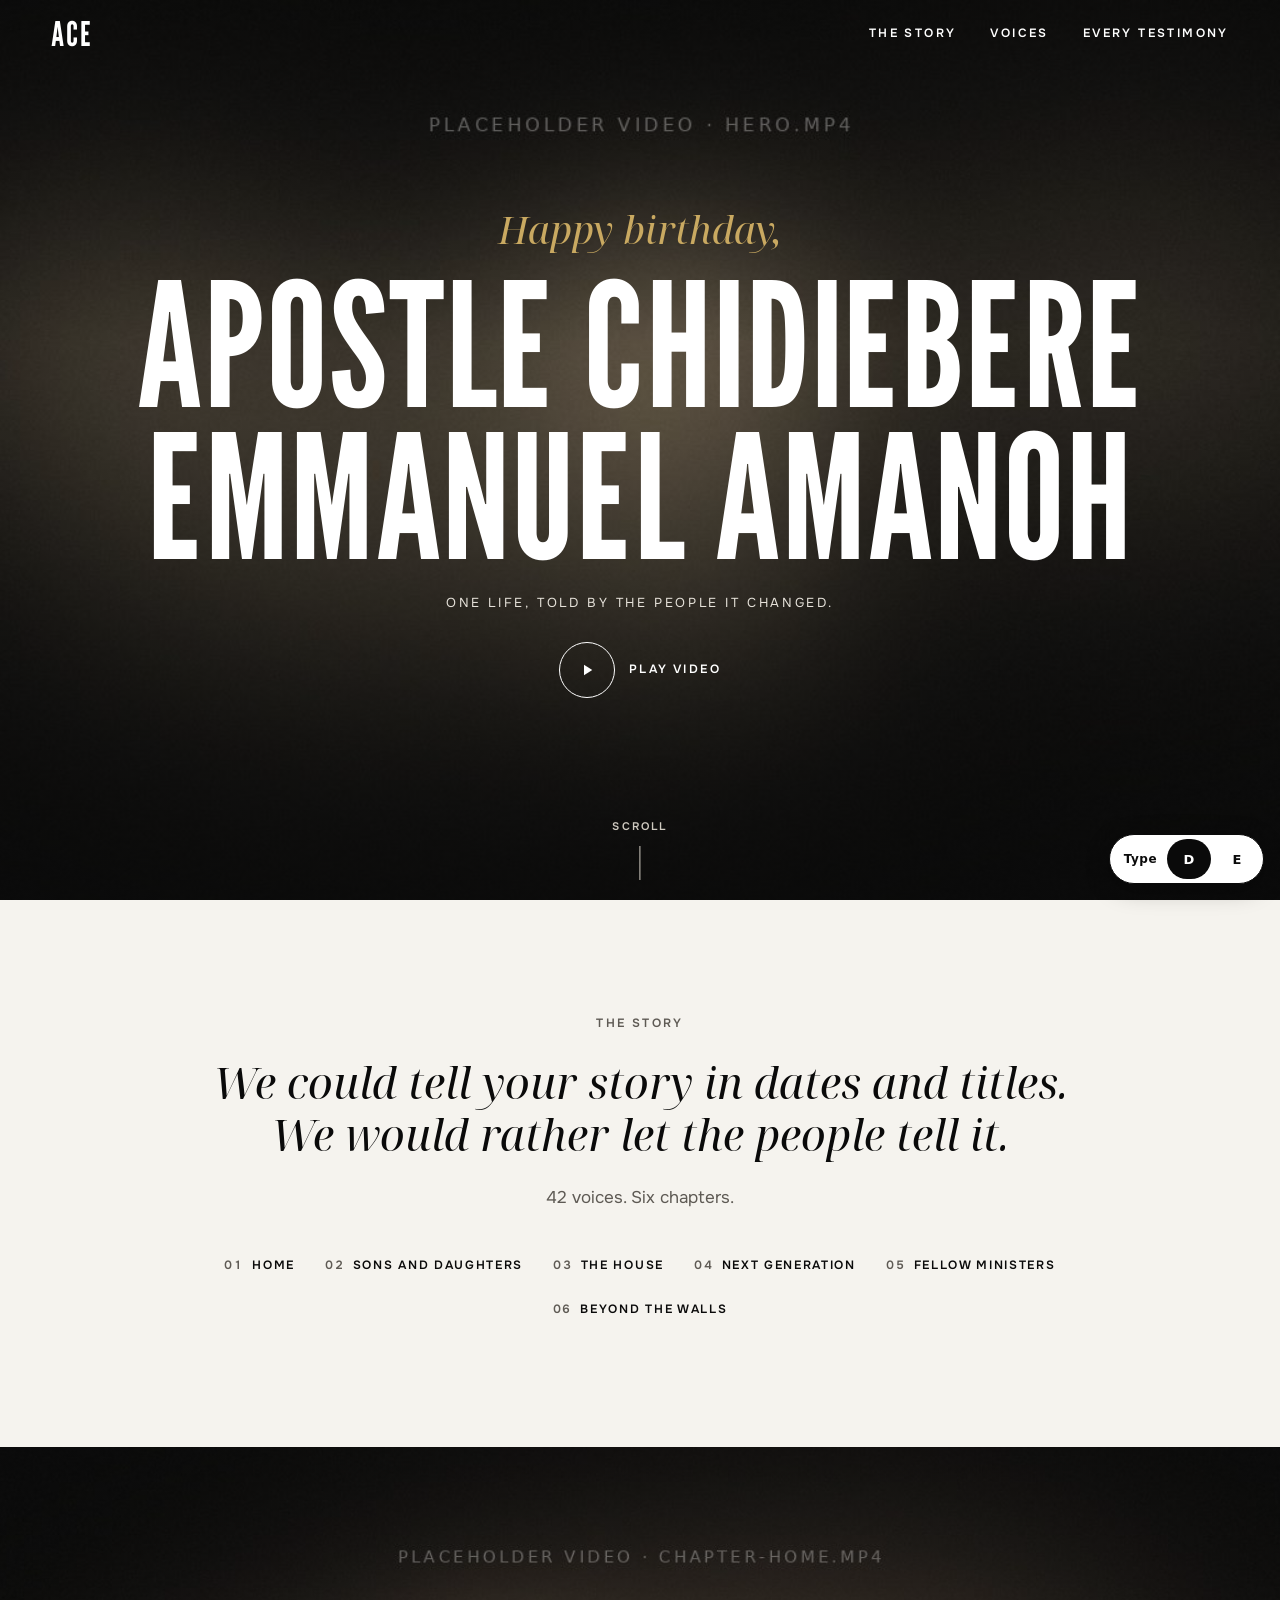
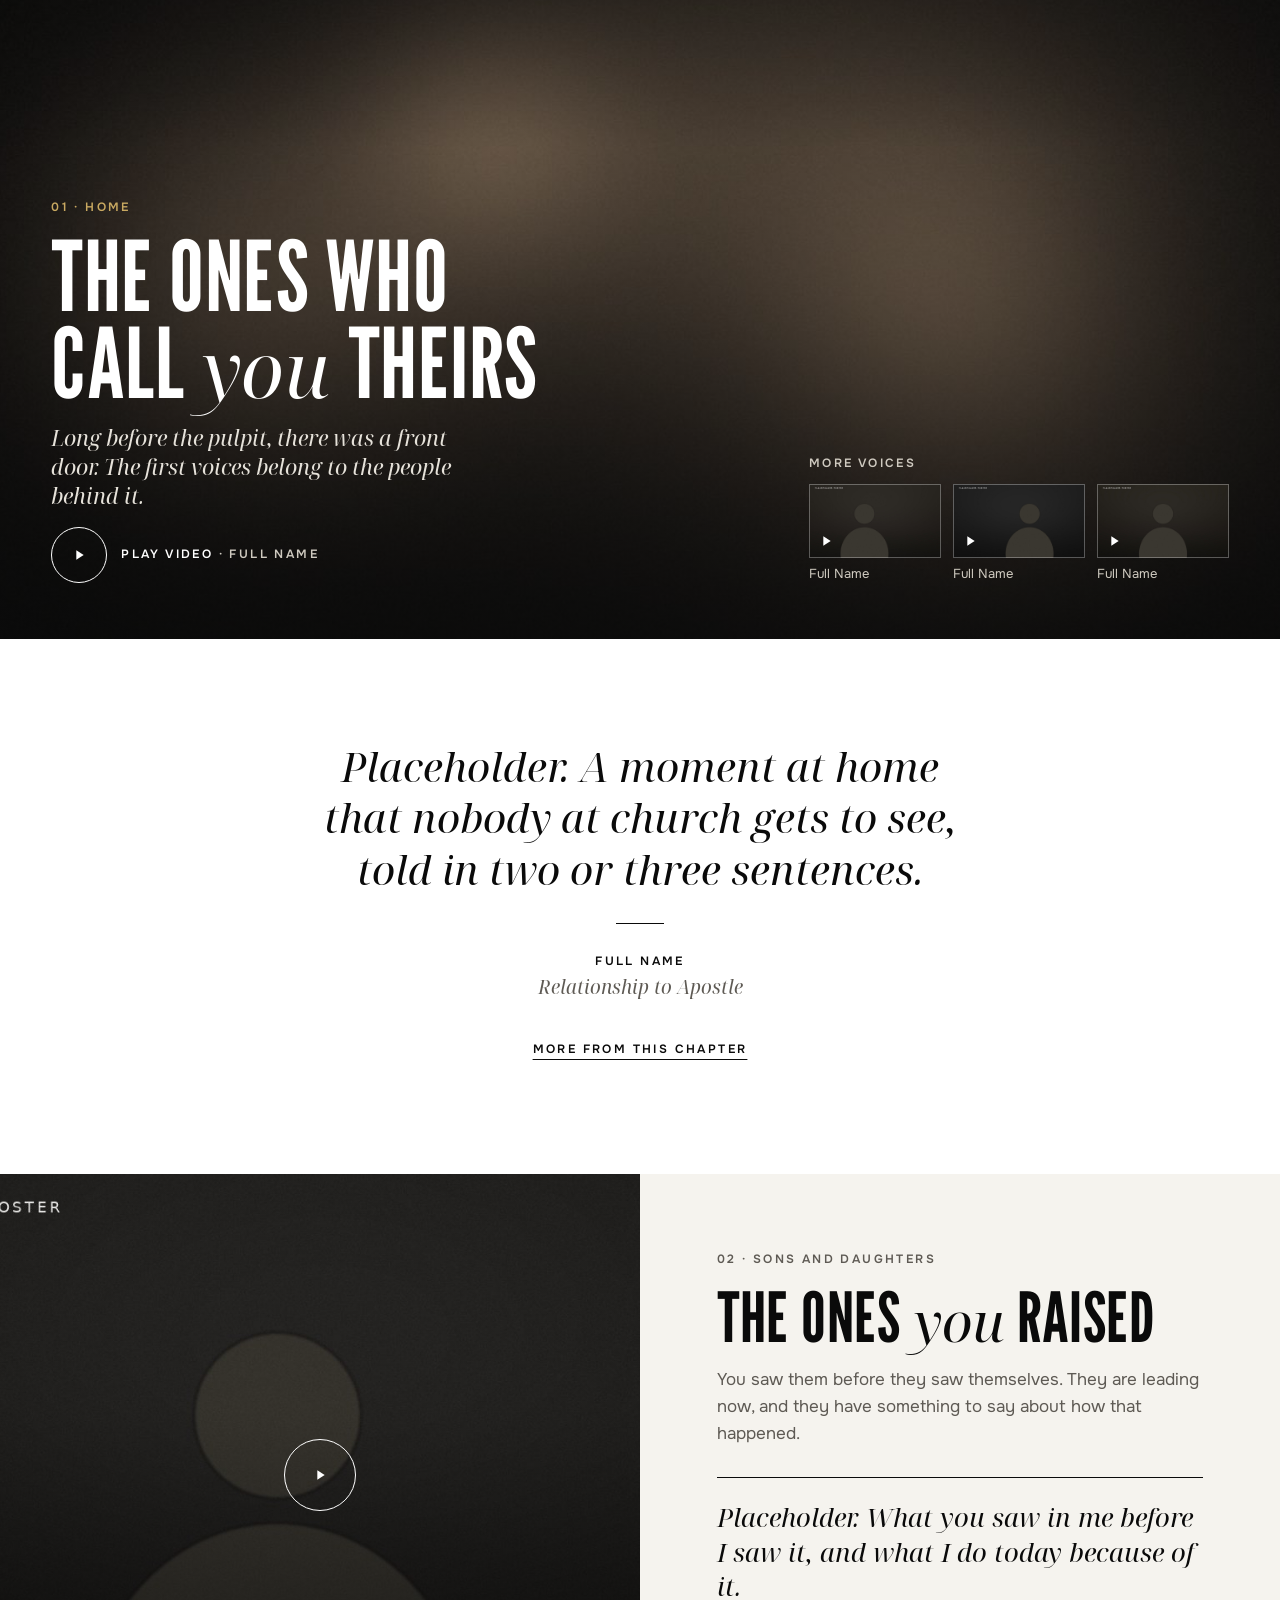
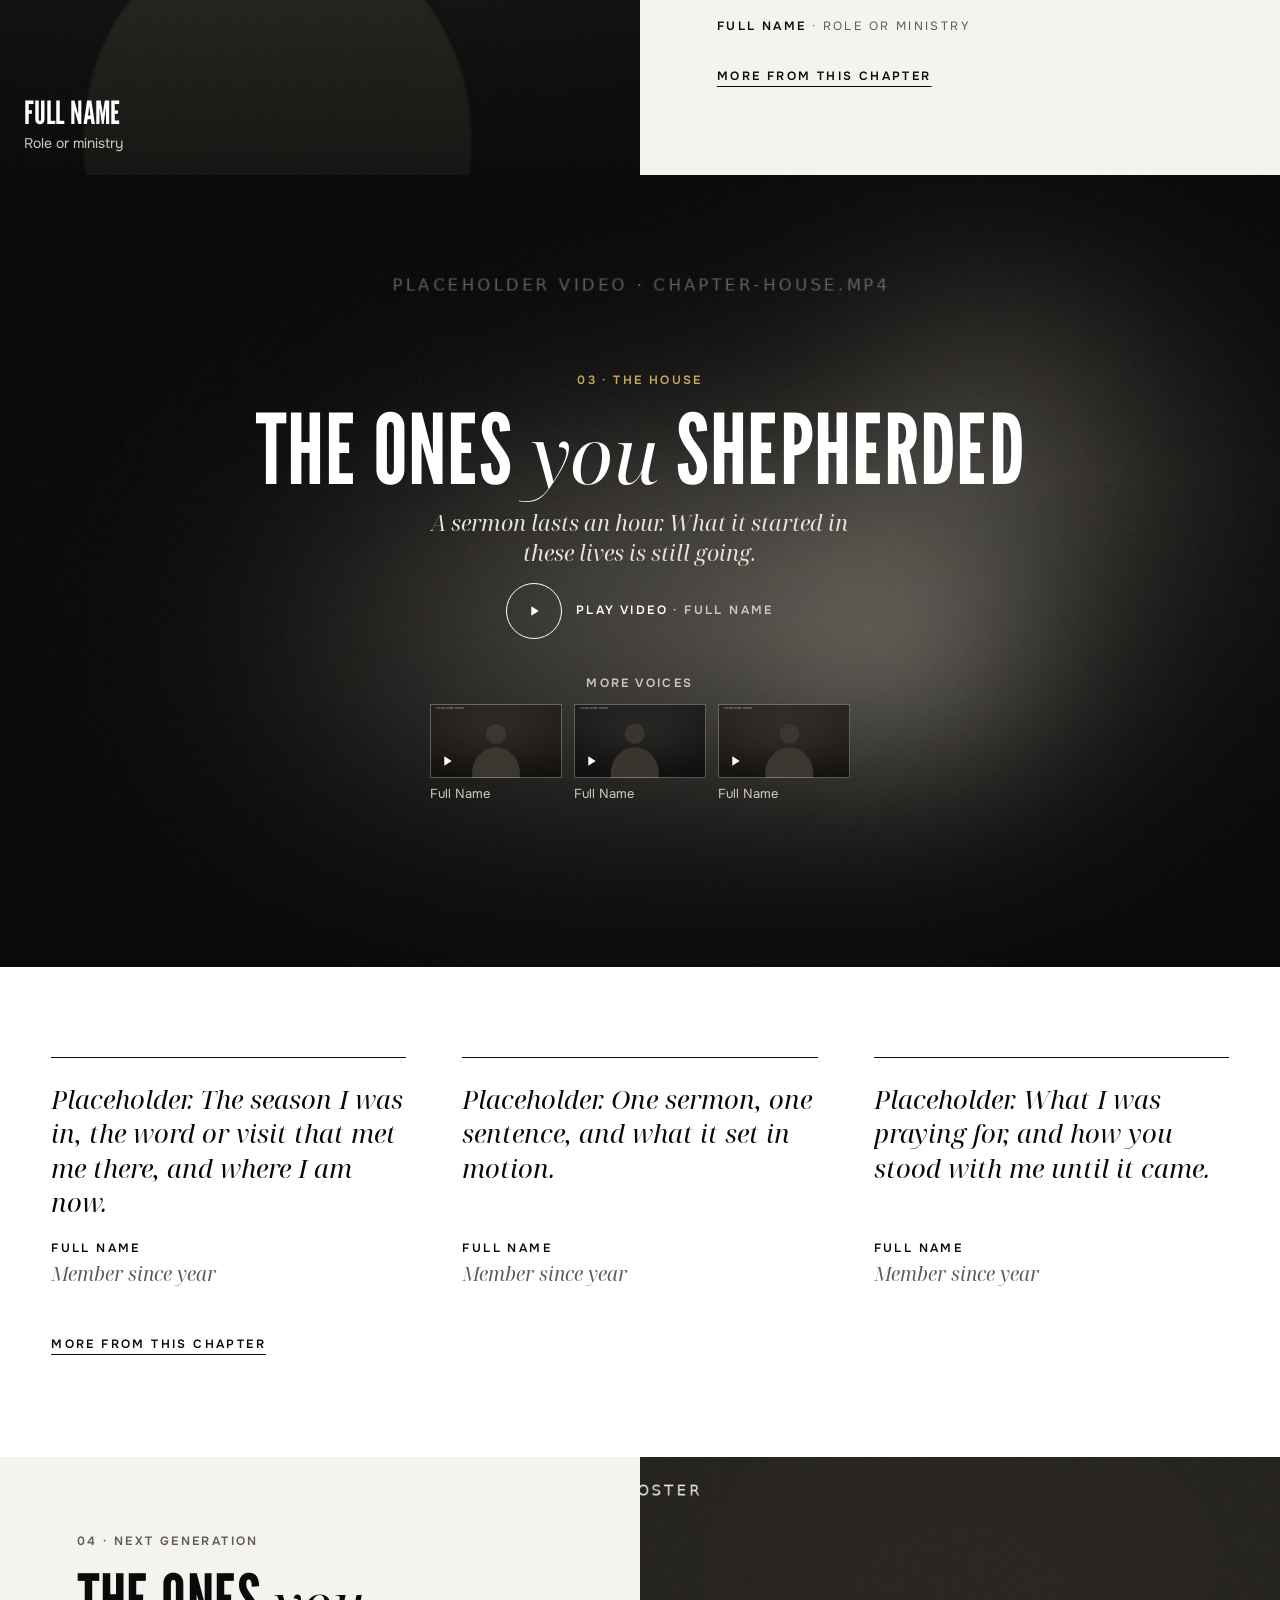
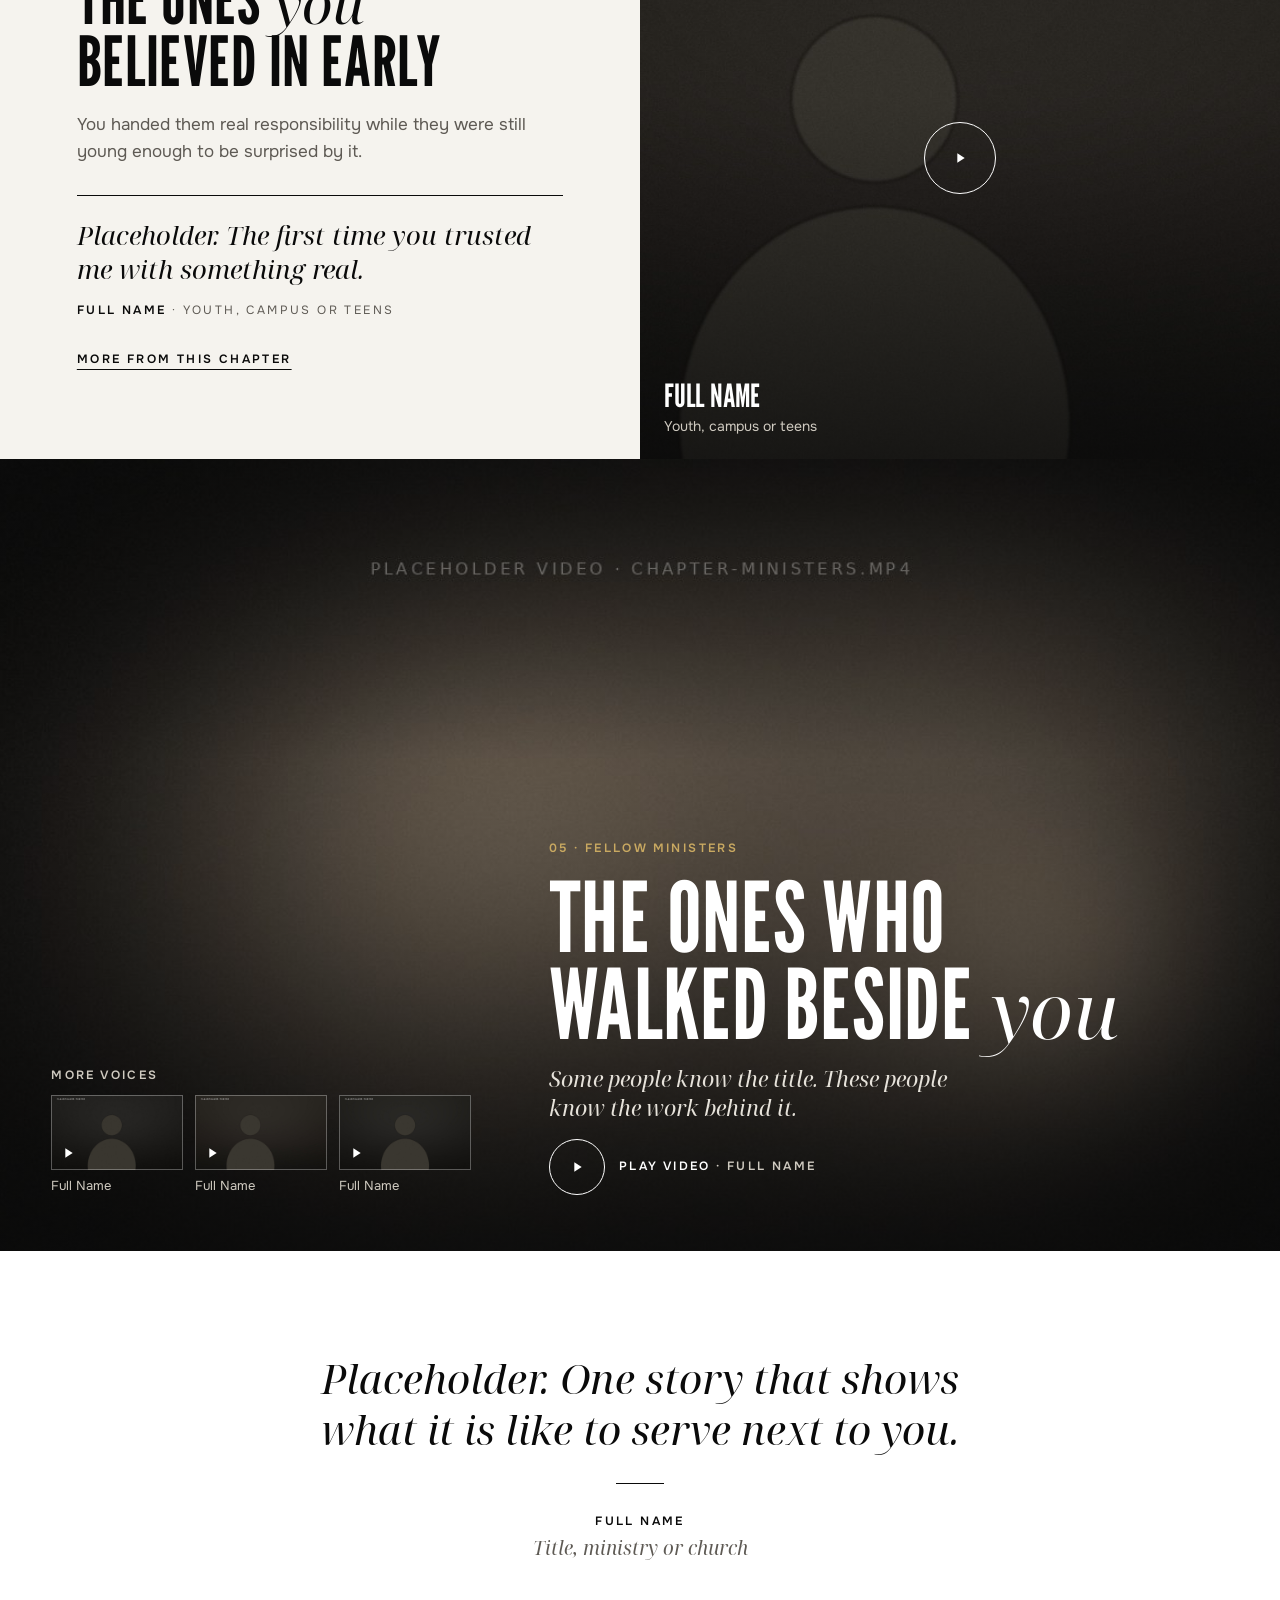
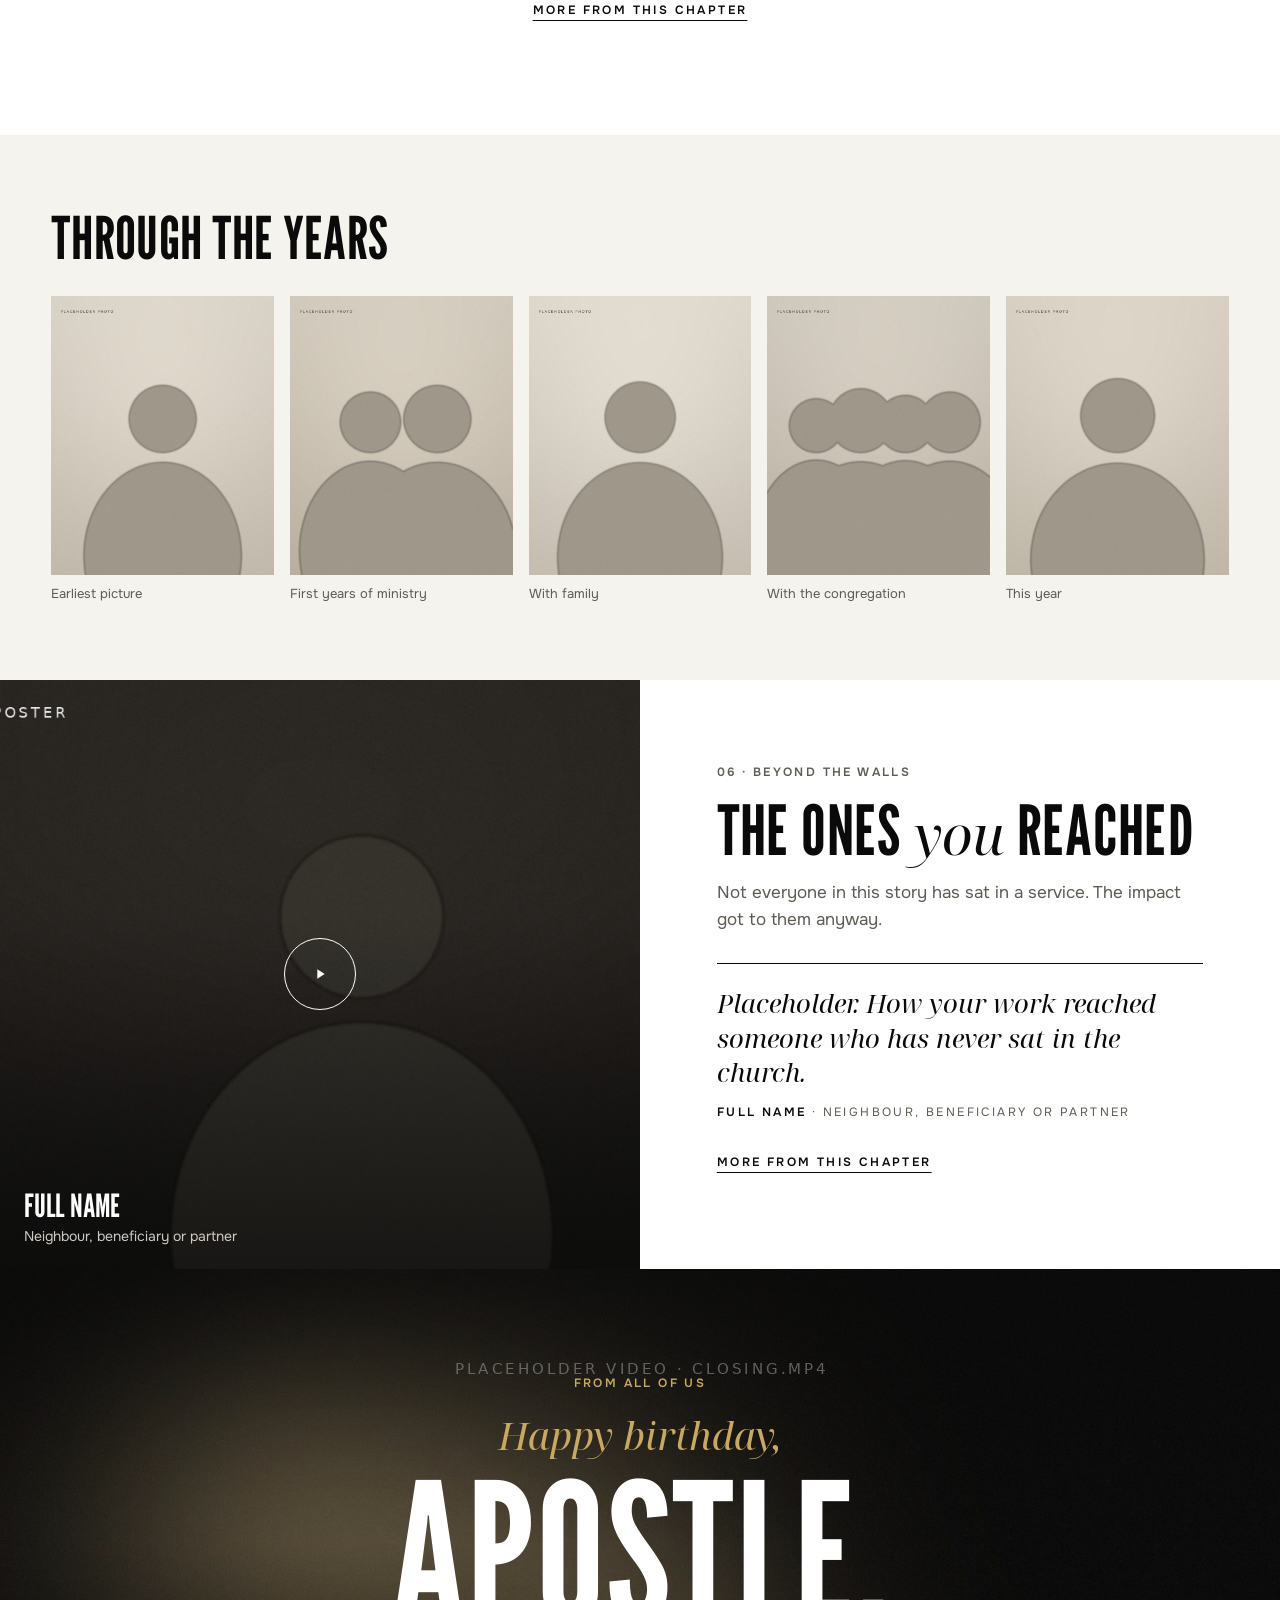
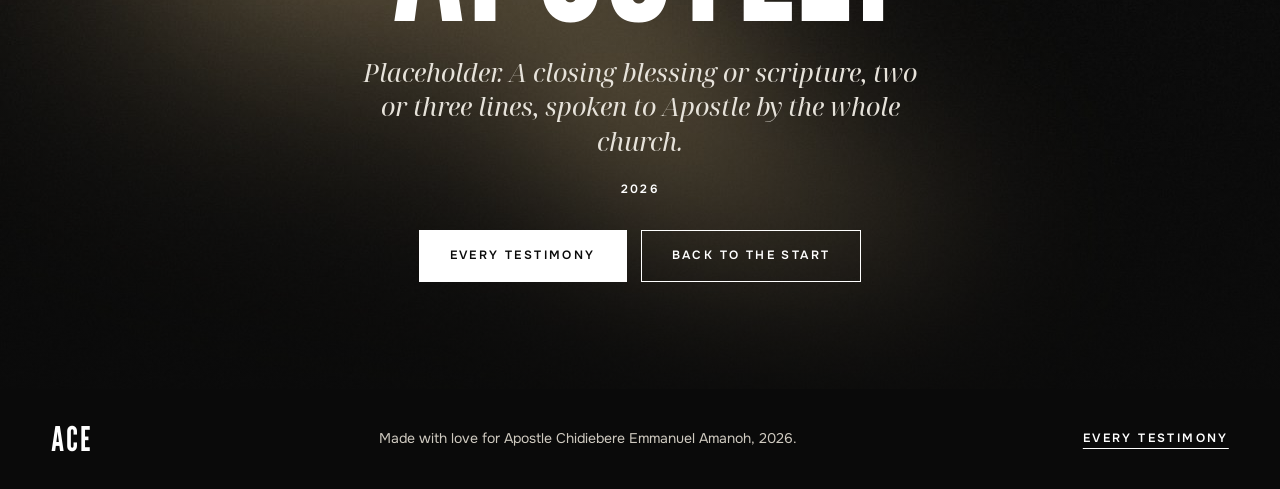
==== commit ec7047f6: "Chidi -> Chidiebere everywhere" ====
--- a/index.html
+++ b/index.html
@@ -1,92 +1,110 @@
 <!doctype html>
 <html lang="en" data-type="d">
+
 <head>
-<meta charset="utf-8">
-<meta name="viewport" content="width=device-width, initial-scale=1, viewport-fit=cover">
-<title>Apostle Chidi Emmanuel Amanoh</title>
-<meta name="description" content="A birthday tribute to Apostle Chidi Emmanuel Amanoh, told by the people his life has changed.">
-<meta name="theme-color" content="#0A0A0A">
-<meta property="og:type" content="website">
-<meta property="og:title" content="Happy birthday, Apostle Chidi Emmanuel Amanoh">
-<meta property="og:description" content="One life, told by the people it changed.">
-<link rel="icon" href="assets/img/favicon.svg" type="image/svg+xml">
-<link rel="stylesheet" href="css/fonts.css">
-<link rel="stylesheet" href="css/styles.css">
-<script src="js/type-review.js"></script>
+  <meta charset="utf-8">
+  <meta name="viewport" content="width=device-width, initial-scale=1, viewport-fit=cover">
+  <title>Apostle Chidiebere Emmanuel Amanoh</title>
+  <meta name="description"
+    content="A birthday tribute to Apostle Chidiebere Emmanuel Amanoh, told by the people his life has changed.">
+  <meta name="theme-color" content="#0A0A0A">
+  <meta property="og:type" content="website">
+  <meta property="og:title" content="Happy birthday, Apostle Chidiebere Emmanuel Amanoh">
+  <meta property="og:description" content="One life, told by the people it changed.">
+  <link rel="icon" href="assets/img/favicon.svg" type="image/svg+xml">
+  <link rel="stylesheet" href="css/fonts.css">
+  <link rel="stylesheet" href="css/styles.css">
+  <script src="js/type-review.js"></script>
 </head>
+
 <body class="page-home">
-<a class="skip" href="#story">Skip to the story</a>
+  <a class="skip" href="#story">Skip to the story</a>
 
-<header class="site-header" data-header>
-  <a class="monogram" href="#top" aria-label="Back to the top" data-bind="honoree.initials">ACE</a>
-  <nav class="site-nav" aria-label="Site">
-    <a href="#story">The story</a>
-    <a class="site-nav__mid" href="#chapters">Voices</a>
-    <a href="voices.html">Every testimony</a>
-  </nav>
-</header>
+  <header class="site-header" data-header>
+    <a class="monogram" href="#top" aria-label="Back to the top" data-bind="honoree.initials">ACE</a>
+    <nav class="site-nav" aria-label="Site">
+      <a href="#story">The story</a>
+      <a class="site-nav__mid" href="#chapters">Voices</a>
+      <a href="voices.html">Every testimony</a>
+    </nav>
+  </header>
 
-<main>
-  <section class="hero" id="top" aria-label="Opening">
-    <div class="bg" aria-hidden="true"><video data-media="hero" muted loop playsinline preload="auto" tabindex="-1"></video></div>
-    <div class="hero__inner">
-      <p class="hero__eyebrow"><span class="hero__greeting" data-bind="occasion.greeting">Happy birthday</span><span class="hero__date" data-optional data-bind="occasion.date"></span></p>
-      <h1 class="hero__name" data-name-lines><span class="t-lead">Apostle Chidi</span> <span class="t-key">Emmanuel Amanoh</span></h1>
-      <p class="hero__line" data-bind="hero.line">One life, told by the people it changed.</p>
-      <button class="play" type="button" data-play-film>
-        <span class="play__ring" aria-hidden="true"><svg viewBox="0 0 24 24" width="18" height="18" fill="currentColor"><path d="M8 5v14l11-7z"></path></svg></span>
-        <span>Play video</span>
-      </button>
+  <main>
+    <section class="hero" id="top" aria-label="Opening">
+      <div class="bg" aria-hidden="true"><video data-media="hero" muted loop playsinline preload="auto"
+          tabindex="-1"></video></div>
+      <div class="hero__inner">
+        <p class="hero__eyebrow"><span class="hero__greeting" data-bind="occasion.greeting">Happy birthday</span><span
+            class="hero__date" data-optional data-bind="occasion.date"></span></p>
+        <h1 class="hero__name" data-name-lines><span class="t-lead">Apostle Chidiebere</span> <span
+            class="t-key">Emmanuel Amanoh</span></h1>
+        <p class="hero__line" data-bind="hero.line">One life, told by the people it changed.</p>
+        <button class="play" type="button" data-play-film>
+          <span class="play__ring" aria-hidden="true"><svg viewBox="0 0 24 24" width="18" height="18"
+              fill="currentColor">
+              <path d="M8 5v14l11-7z"></path>
+            </svg></span>
+          <span>Play video</span>
+        </button>
+      </div>
+      <a class="hero__scroll" href="#story"><span>Scroll</span><span class="hero__scroll-line"
+          aria-hidden="true"></span></a>
+    </section>
+
+    <section class="story" id="story">
+      <div class="story__inner">
+        <p class="eyebrow">The story</p>
+        <h2 class="story__heading" data-bind="story.heading">We could tell your story in dates and titles. We would
+          rather let the people tell it.</h2>
+        <p class="story__meta" data-story-meta></p>
+        <nav class="story__index" aria-label="Chapters" data-chapter-index></nav>
+      </div>
+    </section>
+
+    <noscript>
+      <p class="noscript">This tribute needs JavaScript to show its videos and testimonies. Please turn it on and
+        reload.</p>
+    </noscript>
+
+    <!-- Each block below is filled from js/content.js. Order here is the order on the page. -->
+    <div id="chapters">
+      <div class="chapter" data-chapter="home"></div>
+      <div class="chapter" data-chapter="raised"></div>
+      <div class="chapter" data-chapter="house"></div>
+      <div class="chapter" data-chapter="next"></div>
+      <div class="chapter" data-chapter="ministers"></div>
+      <section class="years" data-years aria-label="Photographs through the years"></section>
+      <div class="chapter" data-chapter="beyond"></div>
     </div>
-    <a class="hero__scroll" href="#story"><span>Scroll</span><span class="hero__scroll-line" aria-hidden="true"></span></a>
-  </section>
 
-  <section class="story" id="story">
-    <div class="story__inner">
-      <p class="eyebrow">The story</p>
-      <h2 class="story__heading" data-bind="story.heading">We could tell your story in dates and titles. We would rather let the people tell it.</h2>
-      <p class="story__meta" data-story-meta></p>
-      <nav class="story__index" aria-label="Chapters" data-chapter-index></nav>
+    <section class="closing" id="closing">
+      <div class="bg" aria-hidden="true"><video data-media="closing" muted loop playsinline preload="none"
+          tabindex="-1"></video></div>
+      <div class="closing__inner">
+        <p class="eyebrow eyebrow--gold" data-bind="closing.label">From all of us</p>
+        <h2 class="closing__heading" data-title="closing.heading"><span class="t-lead">Happy birthday,</span> <span
+            class="t-key">Apostle.</span></h2>
+        <blockquote class="closing__blessing" data-bind="closing.blessing"></blockquote>
+        <p class="eyebrow eyebrow--white" data-signoff></p>
+        <div class="actions">
+          <a class="btn btn--solid" href="voices.html">Every testimony</a>
+          <a class="btn btn--ghost" href="#top">Back to the start</a>
+        </div>
+      </div>
+    </section>
+  </main>
+
+  <footer class="site-footer">
+    <div class="site-footer__inner">
+      <span class="monogram" data-bind="honoree.initials">ACE</span>
+      <p>Made with love for <span data-bind="honoree.name">Apostle Chidiebere Emmanuel Amanoh</span>, <span
+          data-bind="occasion.year">2026</span>.</p>
+      <a class="link" href="voices.html">Every testimony</a>
     </div>
-  </section>
+  </footer>
 
-  <noscript><p class="noscript">This tribute needs JavaScript to show its videos and testimonies. Please turn it on and reload.</p></noscript>
+  <script src="js/content.js"></script>
+  <script src="js/main.js"></script>
+</body>
 
-  <!-- Each block below is filled from js/content.js. Order here is the order on the page. -->
-  <div id="chapters">
-    <div class="chapter" data-chapter="home"></div>
-    <div class="chapter" data-chapter="raised"></div>
-    <div class="chapter" data-chapter="house"></div>
-    <div class="chapter" data-chapter="next"></div>
-    <div class="chapter" data-chapter="ministers"></div>
-    <section class="years" data-years aria-label="Photographs through the years"></section>
-    <div class="chapter" data-chapter="beyond"></div>
-  </div>
-
-  <section class="closing" id="closing">
-    <div class="bg" aria-hidden="true"><video data-media="closing" muted loop playsinline preload="none" tabindex="-1"></video></div>
-    <div class="closing__inner">
-      <p class="eyebrow eyebrow--gold" data-bind="closing.label">From all of us</p>
-      <h2 class="closing__heading" data-title="closing.heading"><span class="t-lead">Happy birthday,</span> <span class="t-key">Apostle.</span></h2>
-      <blockquote class="closing__blessing" data-bind="closing.blessing"></blockquote>
-      <p class="eyebrow eyebrow--white" data-signoff></p>
-      <div class="actions">
-        <a class="btn btn--solid" href="voices.html">Every testimony</a>
-        <a class="btn btn--ghost" href="#top">Back to the start</a>
-      </div>
-    </div>
-  </section>
-</main>
-
-<footer class="site-footer">
-  <div class="site-footer__inner">
-    <span class="monogram" data-bind="honoree.initials">ACE</span>
-    <p>Made with love for <span data-bind="honoree.name">Apostle Chidi Emmanuel Amanoh</span>, <span data-bind="occasion.year">2026</span>.</p>
-    <a class="link" href="voices.html">Every testimony</a>
-  </div>
-</footer>
-
-<script src="js/content.js"></script>
-<script src="js/main.js"></script>
-</body>
 </html>
--- a/css/styles.css
+++ b/css/styles.css
@@ -217,8 +217,8 @@
 .hero {
   position: relative; overflow: hidden;
   display: flex; flex-direction: column; align-items: center; justify-content: center;
-  min-height: max(560px, 95vh);
-  min-height: max(560px, 95svh);
+  min-height: max(560px, 100vh);
+  min-height: max(560px, 100svh);
   padding: 120px var(--gutter) 112px;
   background: var(--night); color: var(--white); text-align: center;
 }
